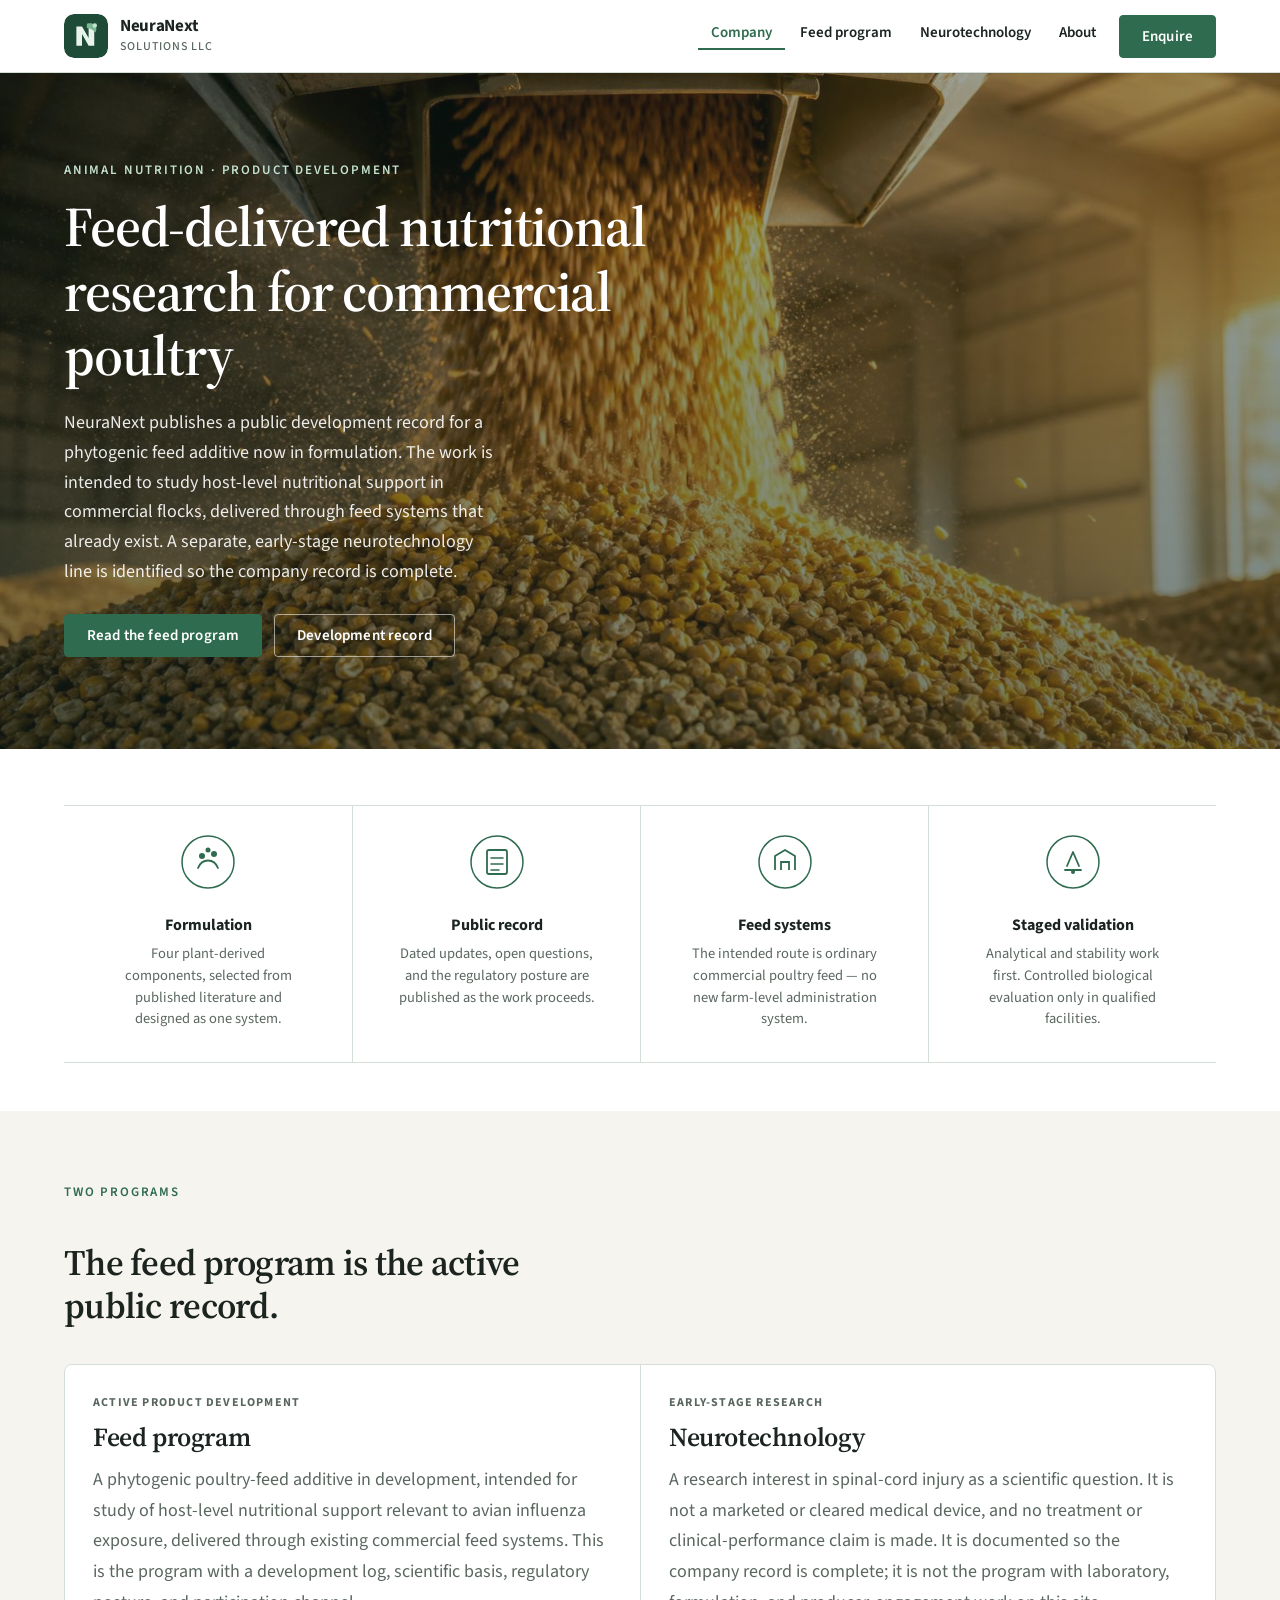
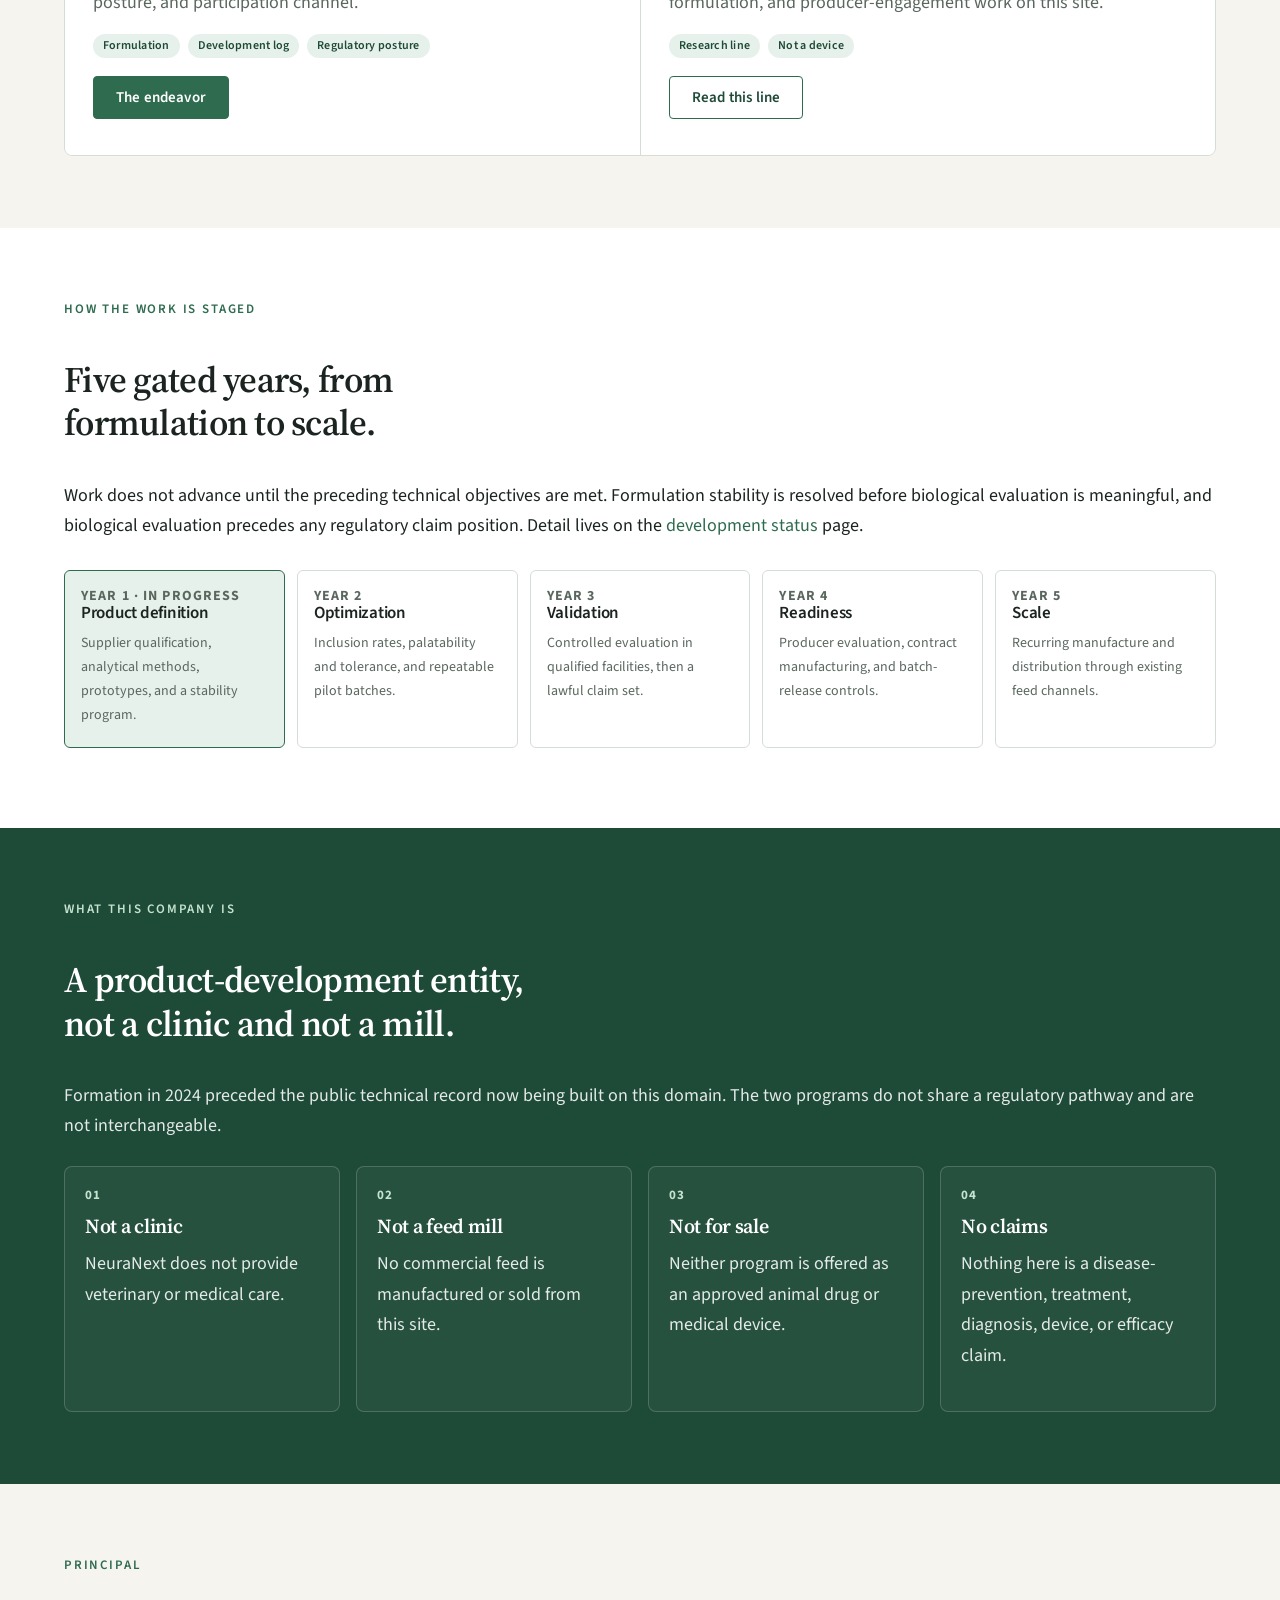
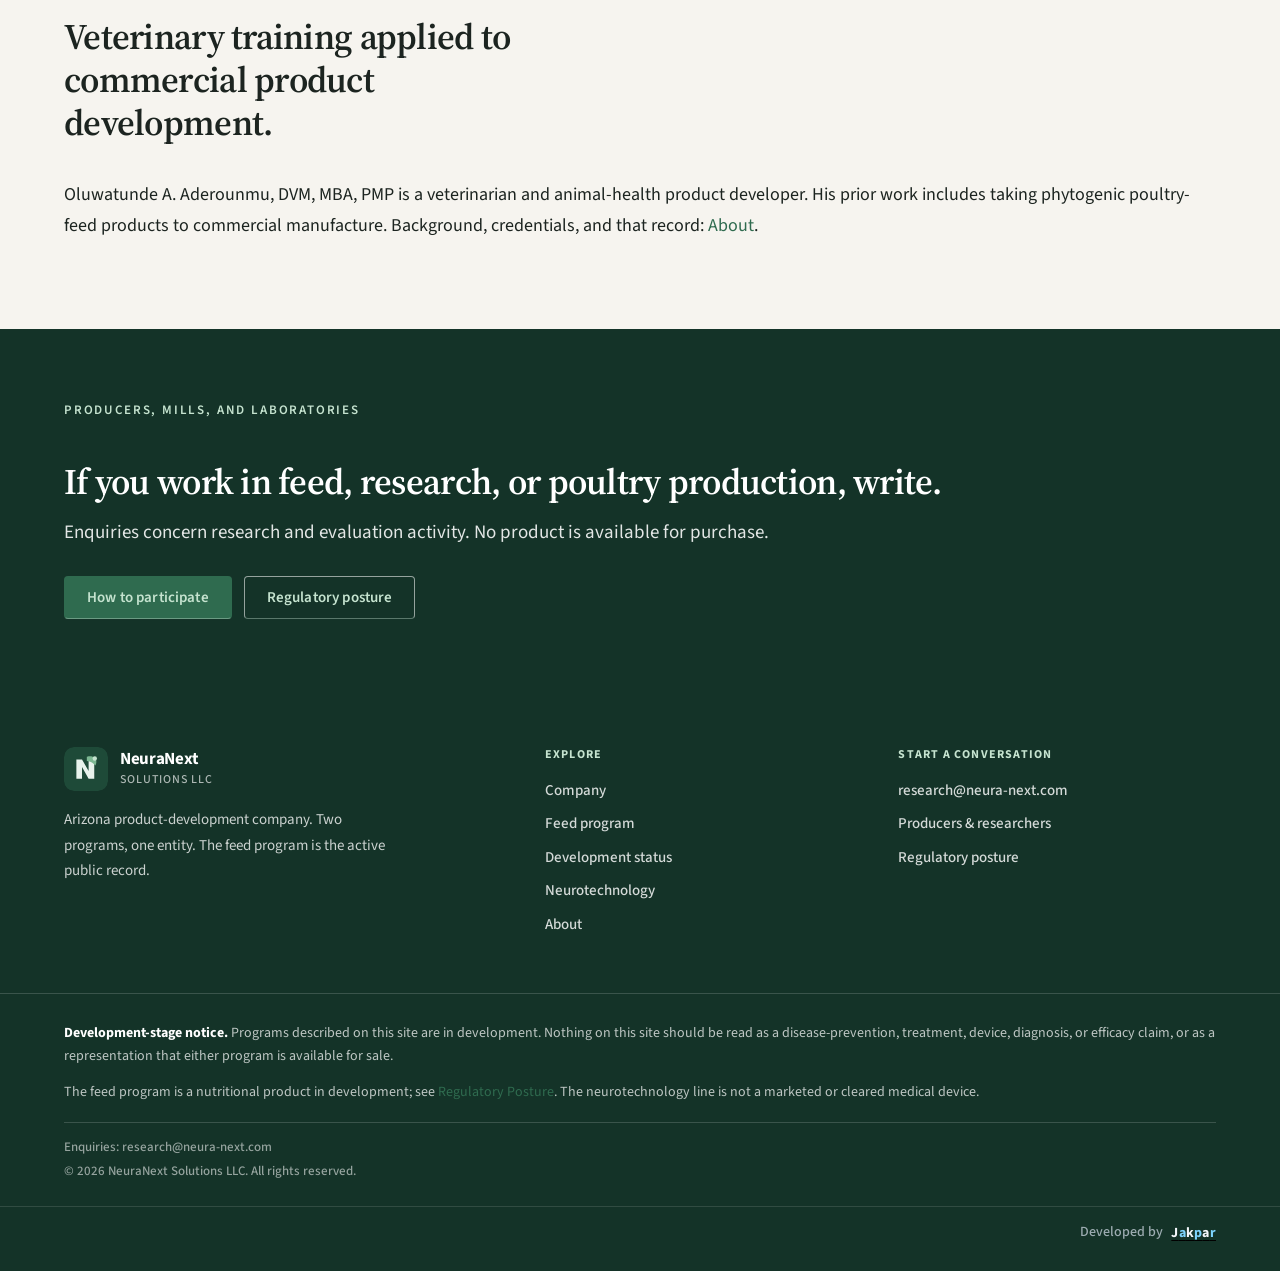
==== index.html @ c125d8da "Keep the footer to enquiries and a copyright line, and drop the principal identity from that strip. " ====
<!DOCTYPE html>
<html lang="en">
<head>
<meta charset="utf-8">
<meta name="viewport" content="width=device-width, initial-scale=1">
<title>NeuraNext Solutions LLC</title>
<meta name="description" content="Arizona product-development company. Two programs: a phytogenic poultry-feed program in active development, and an early-stage neurotechnology research line. No disease, device, or efficacy claims.">
<meta name="robots" content="index, follow">
<link rel="stylesheet" href="assets/style.css">
<link rel="icon" href="assets/logo.svg" type="image/svg+xml">
</head>
<body>
<a class="skip-link" href="#main-content">Skip to content</a>

<header class="site-header">
  <div class="page-width header-inner">
    <a class="brand" href="index.html" aria-label="NeuraNext home">
      <img class="brand-logo" src="assets/logo.svg" alt="">
      <span class="brand-wordmark">
        <span class="brand-name">NeuraNext</span>
        <span class="brand-subtitle">Solutions LLC</span>
      </span>
    </a>
    <div class="nav-area">
      <nav class="main nav-links" aria-label="Company">
        <ul>
          <li><a href="index.html">Company</a></li>
          <li><a href="feed.html">Feed program</a></li>
          <li><a href="neuro.html">Neurotechnology</a></li>
          <li><a href="about.html">About</a></li>
        </ul>
      </nav>
      <a class="button button-gold header-cta" href="participate.html">Enquire</a>
      <button class="menu-toggle" type="button" aria-label="Open navigation" aria-expanded="false"><span></span></button>
    </div>
  </div>
</header>

<main id="main-content">

<section class="hero">
  <div class="page-width">
    <p class="eyebrow eyebrow-light">Animal nutrition &middot; Product development</p>
    <h1>Feed-delivered nutritional research for commercial poultry</h1>
    <p class="lede">
      NeuraNext publishes a public development record for a phytogenic feed additive now in
      formulation. The work is intended to study host-level nutritional support in commercial
      flocks, delivered through feed systems that already exist. A separate, early-stage
      neurotechnology line is identified so the company record is complete.
    </p>
    <div class="button-row">
      <a class="button button-gold" href="feed.html">Read the feed program</a>
      <a class="button button-outline" href="status.html">Development record</a>
    </div>
  </div>
</section>

<section class="section section-cream section-compact">
  <div class="page-width">
    <div class="info-strip">
      <article class="info-item">
        <svg class="info-icon" viewBox="0 0 56 56" fill="none" aria-hidden="true">
          <circle cx="28" cy="28" r="26" stroke="currentColor" stroke-width="1.5"/>
          <path d="M18 34c4-10 16-10 20 0" stroke="currentColor" stroke-width="1.8" stroke-linecap="round"/>
          <circle cx="22" cy="22" r="3" fill="currentColor"/>
          <circle cx="34" cy="20" r="3" fill="currentColor"/>
          <circle cx="28" cy="16" r="2.5" fill="currentColor"/>
        </svg>
        <h3>Formulation</h3>
        <p>Four plant-derived components, selected from published literature and designed as one system.</p>
      </article>
      <article class="info-item">
        <svg class="info-icon" viewBox="0 0 56 56" fill="none" aria-hidden="true">
          <circle cx="28" cy="28" r="26" stroke="currentColor" stroke-width="1.5"/>
          <rect x="18" y="16" width="20" height="24" rx="2" stroke="currentColor" stroke-width="1.8"/>
          <path d="M22 24h12M22 30h12M22 36h8" stroke="currentColor" stroke-width="1.6" stroke-linecap="round"/>
        </svg>
        <h3>Public record</h3>
        <p>Dated updates, open questions, and the regulatory posture are published as the work proceeds.</p>
      </article>
      <article class="info-item">
        <svg class="info-icon" viewBox="0 0 56 56" fill="none" aria-hidden="true">
          <circle cx="28" cy="28" r="26" stroke="currentColor" stroke-width="1.5"/>
          <path d="M18 36V22l10-6 10 6v14" stroke="currentColor" stroke-width="1.8" stroke-linejoin="round"/>
          <path d="M24 36v-8h8v8" stroke="currentColor" stroke-width="1.8"/>
        </svg>
        <h3>Feed systems</h3>
        <p>The intended route is ordinary commercial poultry feed &mdash; no new farm-level administration system.</p>
      </article>
      <article class="info-item">
        <svg class="info-icon" viewBox="0 0 56 56" fill="none" aria-hidden="true">
          <circle cx="28" cy="28" r="26" stroke="currentColor" stroke-width="1.5"/>
          <path d="M20 36h16M22 32l6-14 6 14" stroke="currentColor" stroke-width="1.8" stroke-linecap="round" stroke-linejoin="round"/>
          <circle cx="28" cy="38" r="2" fill="currentColor"/>
        </svg>
        <h3>Staged validation</h3>
        <p>Analytical and stability work first. Controlled biological evaluation only in qualified facilities.</p>
      </article>
    </div>
  </div>
</section>

<section class="section section-sand">
  <div class="page-width">
    <div class="section-head">
      <p class="eyebrow">Two programs</p>
      <h2>The feed program is the active public record.</h2>
    </div>
    <div class="split">
      <article class="split-card">
        <p class="split-kicker">Active product development</p>
        <h3>Feed program</h3>
        <p>
          A phytogenic poultry-feed additive in development, intended for study of host-level
          nutritional support relevant to avian influenza exposure, delivered through existing
          commercial feed systems. This is the program with a development log, scientific basis,
          regulatory posture, and participation channel.
        </p>
        <div class="chip-row">
          <span class="chip">Formulation</span>
          <span class="chip">Development log</span>
          <span class="chip">Regulatory posture</span>
        </div>
        <a class="button button-gold" href="feed.html">The endeavor</a>
      </article>
      <article class="split-card">
        <p class="split-kicker">Early-stage research</p>
        <h3>Neurotechnology</h3>
        <p>
          A research interest in spinal-cord injury as a scientific question. It is not a marketed
          or cleared medical device, and no treatment or clinical-performance claim is made. It is
          documented so the company record is complete; it is not the program with laboratory,
          formulation, and producer-engagement work on this site.
        </p>
        <div class="chip-row">
          <span class="chip">Research line</span>
          <span class="chip">Not a device</span>
        </div>
        <a class="button button-outline-ink" href="neuro.html">Read this line</a>
      </article>
    </div>
  </div>
</section>

<section class="section section-cream">
  <div class="page-width">
    <div class="section-head">
      <p class="eyebrow">How the work is staged</p>
      <h2>Five gated years, from formulation to scale.</h2>
    </div>
    <p>
      Work does not advance until the preceding technical objectives are met. Formulation stability
      is resolved before biological evaluation is meaningful, and biological evaluation precedes
      any regulatory claim position. Detail lives on the
      <a href="status.html">development status</a> page.
    </p>
    <div class="phases">
      <article class="phase is-active">
        <p class="phase-year">Year 1 &middot; In progress</p>
        <h3>Product definition</h3>
        <p>Supplier qualification, analytical methods, prototypes, and a stability program.</p>
      </article>
      <article class="phase">
        <p class="phase-year">Year 2</p>
        <h3>Optimization</h3>
        <p>Inclusion rates, palatability and tolerance, and repeatable pilot batches.</p>
      </article>
      <article class="phase">
        <p class="phase-year">Year 3</p>
        <h3>Validation</h3>
        <p>Controlled evaluation in qualified facilities, then a lawful claim set.</p>
      </article>
      <article class="phase">
        <p class="phase-year">Year 4</p>
        <h3>Readiness</h3>
        <p>Producer evaluation, contract manufacturing, and batch-release controls.</p>
      </article>
      <article class="phase">
        <p class="phase-year">Year 5</p>
        <h3>Scale</h3>
        <p>Recurring manufacture and distribution through existing feed channels.</p>
      </article>
    </div>
  </div>
</section>

<section class="section section-navy">
  <div class="page-width">
    <div class="section-head">
      <p class="eyebrow eyebrow-light">What this company is</p>
      <h2>A product-development entity, not a clinic and not a mill.</h2>
    </div>
    <p>
      Formation in 2024 preceded the public technical record now being built on this domain.
      The two programs do not share a regulatory pathway and are not interchangeable.
    </p>
    <div class="feature-grid four">
      <article class="feature">
        <p class="feat-num">01</p>
        <h3>Not a clinic</h3>
        <p>NeuraNext does not provide veterinary or medical care.</p>
      </article>
      <article class="feature">
        <p class="feat-num">02</p>
        <h3>Not a feed mill</h3>
        <p>No commercial feed is manufactured or sold from this site.</p>
      </article>
      <article class="feature">
        <p class="feat-num">03</p>
        <h3>Not for sale</h3>
        <p>Neither program is offered as an approved animal drug or medical device.</p>
      </article>
      <article class="feature">
        <p class="feat-num">04</p>
        <h3>No claims</h3>
        <p>Nothing here is a disease-prevention, treatment, diagnosis, device, or efficacy claim.</p>
      </article>
    </div>
  </div>
</section>

<section class="section section-sand">
  <div class="page-width">
    <div class="section-head">
      <p class="eyebrow">Principal</p>
      <h2>Veterinary training applied to commercial product development.</h2>
    </div>
    <p>
      Oluwatunde A. Aderounmu, DVM, MBA, PMP is a veterinarian and animal-health product developer.
      His prior work includes taking phytogenic poultry-feed products to commercial manufacture.
      Background, credentials, and that record:
      <a href="about.html">About</a>.
    </p>
  </div>
</section>

<section class="section cta-section">
  <div class="page-width">
    <p class="eyebrow eyebrow-light">Producers, mills, and laboratories</p>
    <h2>If you work in feed, research, or poultry production, write.</h2>
    <p class="lede">
      Enquiries concern research and evaluation activity. No product is available for purchase.
    </p>
    <div class="button-row">
      <a class="button button-gold" href="participate.html">How to participate</a>
      <a class="button button-outline" href="regulatory.html">Regulatory posture</a>
    </div>
  </div>
</section>

</main>

<footer class="site">
  <div class="footer-top">
    <div>
      <a class="brand" href="index.html" aria-label="NeuraNext home">
        <img class="brand-logo" src="assets/logo.svg" alt="">
        <span class="brand-wordmark">
          <span class="brand-name">NeuraNext</span>
          <span class="brand-subtitle">Solutions LLC</span>
        </span>
      </a>
      <p class="footer-blurb">Arizona product-development company. Two programs, one entity. The feed program is the active public record.</p>
    </div>
    <div>
      <h2>Explore</h2>
      <ul>
        <li><a href="index.html">Company</a></li>
        <li><a href="feed.html">Feed program</a></li>
        <li><a href="status.html">Development status</a></li>
        <li><a href="neuro.html">Neurotechnology</a></li>
        <li><a href="about.html">About</a></li>
      </ul>
    </div>
    <div>
      <h2>Start a conversation</h2>
      <ul>
        <li><a href="mailto:research@neura-next.com">research@neura-next.com</a></li>
        <li><a href="participate.html">Producers &amp; researchers</a></li>
        <li><a href="regulatory.html">Regulatory posture</a></li>
      </ul>
    </div>
  </div>
  <div class="footer-notice">
    <p>
      <strong>Development-stage notice.</strong> Programs described on this site are in development.
      Nothing on this site should be read as a disease-prevention, treatment, device, diagnosis, or
      efficacy claim, or as a representation that either program is available for sale.
    </p>
    <p>
      The feed program is a nutritional product in development; see
      <a href="regulatory.html">Regulatory Posture</a>. The neurotechnology line is not a marketed
      or cleared medical device.
    </p>
    <div class="foot-meta">
      <p>Enquiries: <span id="contact-email">research@neura-next.com</span></p>
      <p>&copy; 2026 NeuraNext Solutions LLC. All rights reserved.</p>
    </div>
  </div>
</footer>

<script src="assets/site.js"></script>
</body>
</html>
---- assets/style.css ----
/* NeuraNext — agricultural research institute visual language.
   Source Serif 4 headlines, Source Sans 3 body.
   Forest green, paper, grain photography. Print-safe. */

@import url("https://fonts.googleapis.com/css2?family=Source+Sans+3:ital,wght@0,400;0,500;0,600;0,700;1,400&family=Source+Serif+4:ital,opsz,wght@0,8..60,500;0,8..60,600;0,8..60,700;1,8..60,500&display=swap");

:root {
  --green: #2f6b4f;
  --green-dark: #1e4a38;
  --green-deep: #143328;
  --green-soft: #e7f1eb;
  --ink: #1c2420;
  --muted: #5a675f;
  --paper: #f6f4ef;
  --white: #ffffff;
  --line: #d5ddd7;
  --gold: #2f6b4f;          /* legacy class names map to green */
  --gold-ink: #1e4a38;
  --navy: #1e4a38;
  --navy-deep: #143328;
  --cream: #f6f4ef;
  --sand: #efeae0;
  --ink-soft: #5a675f;
  --cream-soft: rgba(246, 244, 239, 0.86);
  --line-light: rgba(255, 255, 255, 0.18);
  --serif: "Source Serif 4", "Source Serif 4 Fallback", Georgia, "Times New Roman", serif;
  --sans: "Source Sans 3", "Source Sans 3 Fallback", "Segoe UI", Arial, sans-serif;
  --mono: "Source Sans 3", "Segoe UI", Arial, sans-serif;
  --max: none;
  --pad: 5vw;
}

*, *::before, *::after { box-sizing: border-box; }
html { -webkit-text-size-adjust: 100%; scroll-behavior: smooth; }

body {
  margin: 0;
  background: var(--white);
  color: var(--ink);
  font: 18px/1.7 var(--sans);
}

.page-width,
.wrap {
  width: 100%;
  max-width: none;
  margin: 0;
  padding: 0 var(--pad);
}

a { color: var(--green); text-decoration: none; }
a:hover { color: var(--green-dark); }

.skip-link {
  position: absolute;
  left: 12px;
  top: -48px;
  z-index: 100;
  background: var(--green);
  color: #fff;
  font: 600 14px/1 var(--sans);
  padding: 10px 14px;
}
.skip-link:focus { top: 12px; }

/* ---------- Header ---------- */

header.site-header,
header.masthead {
  background: var(--white);
  color: var(--ink);
  position: sticky;
  top: 0;
  z-index: 40;
  border-bottom: 1px solid var(--line);
}

.header-inner {
  display: flex;
  align-items: center;
  justify-content: space-between;
  gap: 24px;
  padding: 14px var(--pad);
}

.brand {
  display: flex;
  align-items: center;
  gap: 12px;
  border: 0;
  color: var(--ink);
  flex-shrink: 0;
}
.brand:hover { color: var(--ink); border: 0; }

.brand-logo,
.brand-mark {
  width: 44px;
  height: 44px;
  display: block;
  flex-shrink: 0;
  border: 0;
  border-radius: 10px;
}
.brand-mark {
  display: grid;
  place-items: center;
  background: var(--green-dark);
  color: #fff;
  font: 600 20px/1 var(--serif);
}

.brand-wordmark { display: flex; flex-direction: column; line-height: 1.05; }
.brand-name,
.brand .program {
  font: 700 17px/1.1 var(--sans);
  letter-spacing: -0.02em;
  text-transform: none;
  color: var(--ink);
}
.brand-subtitle,
.brand .principal {
  font: 500 12px/1.3 var(--sans);
  letter-spacing: 0.08em;
  text-transform: uppercase;
  color: var(--muted);
  margin-top: 3px;
}

.nav-area { display: flex; align-items: center; gap: 10px; }

nav.main ul,
nav.arm ul {
  list-style: none;
  margin: 0;
  padding: 0;
  display: flex;
  flex-wrap: wrap;
  align-items: center;
  gap: 2px;
}

nav.main a,
nav.arm a,
.nav-link {
  display: inline-block;
  border: 0;
  padding: 10px 13px;
  font: 600 15px/1 var(--sans);
  letter-spacing: 0;
  text-transform: none;
  color: var(--ink);
}
nav.main a:hover,
nav.arm a:hover { color: var(--green); }
nav.main a[aria-current="page"],
nav.arm a[aria-current="page"] {
  color: var(--green);
  box-shadow: inset 0 -2px 0 var(--green);
}

nav.arm {
  border-top: 1px solid var(--line);
  background: var(--paper);
}
nav.arm .page-width { padding: 4px var(--pad); }
nav.arm a { font-size: 14px; color: var(--muted); }

.header-cta { display: inline-flex; }

.menu-toggle {
  display: none;
  width: 42px;
  height: 42px;
  background: transparent;
  border: 1px solid var(--line);
  color: var(--ink);
  cursor: pointer;
  padding: 0;
  position: relative;
}
.menu-toggle span,
.menu-toggle span::before,
.menu-toggle span::after {
  display: block;
  width: 16px;
  height: 1.5px;
  background: var(--ink);
  position: absolute;
  left: 12px;
}
.menu-toggle span { top: 20px; }
.menu-toggle span::before { content: ""; top: -6px; }
.menu-toggle span::after { content: ""; top: 6px; }

/* ---------- Buttons ---------- */

.button,
button[type="submit"] {
  display: inline-flex;
  align-items: center;
  justify-content: center;
  gap: 8px;
  font: 600 15px/1 var(--sans);
  letter-spacing: 0.01em;
  text-transform: none;
  padding: 13px 22px;
  border-radius: 4px;
  cursor: pointer;
  border: 1px solid transparent;
  text-decoration: none;
}
.button:hover { color: inherit; }

.button-gold,
button[type="submit"] {
  background: var(--green);
  color: #fff;
  border-color: var(--green);
}
.button-gold:hover,
button[type="submit"]:hover {
  background: var(--green-dark);
  color: #fff;
}

.button-outline {
  background: transparent;
  color: #fff;
  border-color: rgba(255, 255, 255, 0.55);
}
.button-outline:hover { border-color: #fff; color: #fff; }

.button-outline-ink {
  background: transparent;
  color: var(--green-dark);
  border-color: var(--green);
}
.button-outline-ink:hover { background: var(--green-soft); color: var(--green-dark); }

.button-row { display: flex; flex-wrap: wrap; gap: 12px; margin-top: 8px; }

/* ---------- Heroes ---------- */

.hero,
.page-hero {
  position: relative;
  color: #fff;
  padding: 88px 0 92px;
  background-color: var(--green-deep);
  background-image:
    linear-gradient(180deg, rgba(16, 36, 28, 0.42) 0%, rgba(16, 36, 28, 0.58) 100%),
    url("img/hero-grain.jpg");
  background-size: cover;
  background-position: center 40%;
}

.page-hero { padding: 64px 0 68px; }
.page-hero.hero-poultry {
  background-image:
    linear-gradient(180deg, rgba(16, 36, 28, 0.55) 0%, rgba(16, 36, 28, 0.7) 100%),
    url("img/hero-poultry.jpg");
}
.page-hero.hero-plain {
  background-image: none;
  background-color: var(--green-dark);
}

.eyebrow,
.page-title {
  font: 600 13px/1.4 var(--sans);
  letter-spacing: 0.14em;
  text-transform: uppercase;
  color: #c5e3cf;
  margin: 0 0 16px;
}

.eyebrow-light,
.page-hero .page-title,
.hero .page-title,
.section-navy .page-title,
.cta-section .page-title { color: #c5e3cf; }

h1 {
  font-family: var(--serif);
  font-weight: 600;
  font-size: clamp(34px, 4.6vw, 56px);
  letter-spacing: -0.02em;
  line-height: 1.15;
  margin: 0 0 20px;
  max-width: 22ch;
  color: inherit;
}

.hero h1 { max-width: 22ch; }
.page-hero h1 { max-width: 28ch; font-size: clamp(30px, 3.8vw, 46px); }

h1 em, h2 em { font-style: italic; font-weight: 500; }

.lede,
.hero-dek {
  font-size: 19px;
  line-height: 1.65;
  color: var(--muted);
  max-width: 62ch;
  margin: 0 0 28px;
}

.hero .lede,
.page-hero .lede {
  color: rgba(255, 255, 255, 0.9);
  font-size: 18px;
  max-width: 48ch;
}

.hero-meta {
  margin-top: 32px;
  padding-top: 20px;
  border-top: 1px solid rgba(255, 255, 255, 0.22);
  font: 500 14px/1.5 var(--sans);
  letter-spacing: 0;
  text-transform: none;
  color: rgba(255, 255, 255, 0.82);
  display: flex;
  flex-wrap: wrap;
  gap: 8px 22px;
}
.hero-meta strong { color: #fff; font-weight: 600; }

/* ---------- Sections ---------- */

main { padding: 0; }

.section { padding: 72px 0; }
.section-compact { padding: 48px 0; }
.section-cream { background: var(--white); color: var(--ink); }
.section-sand { background: var(--paper); color: var(--ink); }
.section-navy { background: var(--green-dark); color: #fff; }
.cta-section { background: var(--green-deep); color: #fff; }

.section-head { max-width: 52ch; margin-bottom: 36px; }
.section-head .eyebrow { margin-bottom: 10px; color: var(--green); }
.section-navy .section-head .eyebrow,
.cta-section .eyebrow { color: #c5e3cf; }

h2 {
  font-family: var(--serif);
  font-size: clamp(26px, 3vw, 36px);
  font-weight: 600;
  letter-spacing: -0.02em;
  line-height: 1.2;
  margin: 40px 0 14px;
  padding-top: 0;
  border: 0;
  max-width: none;
}

.prose h2:first-child,
.section-cream .wrap > h2:first-of-type { margin-top: 0; }

h3 {
  font-family: var(--serif);
  font-size: 22px;
  font-weight: 600;
  letter-spacing: -0.015em;
  line-height: 1.25;
  margin: 26px 0 8px;
}

.prose p, .prose ul, .prose ol,
.section p, .wrap p, .wrap ul, .wrap ol { max-width: none; }
p { margin: 0 0 16px; }
ul, ol { margin: 0 0 16px; padding-left: 22px; }
li { margin-bottom: 8px; }

.info-note { margin-top: 18px; }

.section-navy h2,
.cta-section h2 { color: #fff; }
.section-navy p,
.cta-section p { color: rgba(255, 255, 255, 0.88); }
.section-navy a,
.cta-section a {
  color: #c5e3cf;
  border-bottom: 1px solid rgba(197, 227, 207, 0.4);
}
.section-navy a:hover,
.cta-section a:hover { border-bottom-color: #c5e3cf; }

.prose a,
.wrap a:not(.button):not(.brand):not(.nav-link) {
  color: var(--green-dark);
  border-bottom: 1px solid rgba(47, 107, 79, 0.35);
}
.prose a:hover,
.wrap a:not(.button):not(.brand):not(.nav-link):hover {
  color: var(--green);
  border-bottom-color: var(--green);
}

main > .wrap,
main > .page-width.prose {
  padding-top: 56px;
  padding-bottom: 72px;
}
.page-hero + .wrap,
.page-hero + .section { padding-top: 56px; }

/* ---------- Infographic strip (Schothorst-style) ---------- */

.info-strip {
  display: grid;
  gap: 0;
  margin: 8px 0 0;
  border-top: 1px solid var(--line);
  border-bottom: 1px solid var(--line);
}
@media (min-width: 800px) {
  .info-strip { grid-template-columns: repeat(4, 1fr); }
}

.info-item {
  padding: 28px 22px 32px;
  text-align: center;
}
.info-item + .info-item { border-top: 1px solid var(--line); }
@media (min-width: 800px) {
  .info-item + .info-item { border-top: 0; border-left: 1px solid var(--line); }
}

.info-icon {
  width: 56px;
  height: 56px;
  margin: 0 auto 14px;
  color: var(--green);
}
.info-item h3 {
  font-family: var(--sans);
  font-size: 16px;
  font-weight: 700;
  margin: 0 0 8px;
  letter-spacing: 0;
}
.info-item p {
  margin: 0 auto;
  font-size: 14.5px;
  line-height: 1.5;
  color: var(--muted);
  max-width: 28ch;
}

/* Phase timeline */

.phases {
  display: grid;
  gap: 18px;
  margin: 28px 0 8px;
}
@media (min-width: 800px) {
  .phases { grid-template-columns: repeat(5, 1fr); gap: 12px; }
}
.phase {
  background: var(--white);
  border: 1px solid var(--line);
  border-radius: 6px;
  padding: 18px 16px 20px;
}
.phase-year {
  font: 700 12px/1 var(--sans);
  letter-spacing: 0.08em;
  text-transform: uppercase;
  color: var(--green);
  margin: 0 0 8px;
}
.phase h3 { margin: 0 0 8px; font-size: 17px; font-family: var(--sans); }
.phase p { margin: 0; font-size: 14px; color: var(--muted); max-width: none; }
.phase.is-active { border-color: var(--green); background: var(--green-soft); }

/* ---------- Split / cards ---------- */

.split {
  display: grid;
  gap: 0;
  border: 1px solid var(--line);
  margin: 8px 0 0;
  border-radius: 8px;
  overflow: hidden;
}
@media (min-width: 800px) {
  .split { grid-template-columns: 1fr 1fr; }
}

.split-card {
  padding: 32px 28px 36px;
  background: var(--white);
}
.split-card + .split-card { border-top: 1px solid var(--line); }
@media (min-width: 800px) {
  .split-card + .split-card { border-top: 0; border-left: 1px solid var(--line); }
}

.split-kicker {
  font: 700 12px/1 var(--sans);
  letter-spacing: 0.1em;
  text-transform: uppercase;
  color: var(--green);
  margin: 0 0 12px;
}
.split-card h2, .split-card h3 {
  margin: 0 0 12px;
  font-size: 26px;
}
.split-card p { color: var(--muted); }
.split-card .button { margin-top: 18px; }

.chip-row { display: flex; flex-wrap: wrap; gap: 8px; margin: 16px 0 0; }
.chip {
  font: 600 12px/1 var(--sans);
  letter-spacing: 0.02em;
  text-transform: none;
  padding: 6px 10px;
  border-radius: 99px;
  background: var(--green-soft);
  color: var(--green-dark);
  border: 0;
}

.feature-grid,
.grid {
  display: grid;
  gap: 16px;
  margin: 24px 0 0;
}
@media (min-width: 720px) {
  .grid.two,
  .feature-grid.two { grid-template-columns: 1fr 1fr; }
  .feature-grid.four { grid-template-columns: 1fr 1fr; }
}
@media (min-width: 980px) {
  .feature-grid.four { grid-template-columns: 1fr 1fr 1fr 1fr; }
}

.feature,
.card {
  border: 1px solid var(--line);
  background: var(--white);
  padding: 22px 20px 24px;
  border-radius: 8px;
}
.section-navy .feature,
.section-navy .card {
  border-color: rgba(255, 255, 255, 0.18);
  background: rgba(255, 255, 255, 0.04);
}
.section-sand .card { background: var(--white); }

.feat-num {
  font: 700 13px/1 var(--sans);
  letter-spacing: 0.08em;
  color: var(--green);
  margin: 0 0 12px;
}
.section-navy .feat-num { color: #c5e3cf; }
.feature h3, .card h3, .card h2 {
  margin: 0 0 10px;
  border: 0;
  padding: 0;
  font-size: 20px;
  max-width: none;
}
.card p:last-child { margin-bottom: 0; }
.card .label,
.callout .label {
  font: 700 12px/1 var(--sans);
  letter-spacing: 0.08em;
  text-transform: uppercase;
  color: var(--green);
  margin: 0 0 10px;
}

.callout {
  background: var(--paper);
  border: 1px solid var(--line);
  border-radius: 8px;
  padding: 22px 24px;
  margin: 28px 0;
  max-width: 64ch;
}
.callout p:last-child { margin-bottom: 0; }
.callout.notice {
  background: var(--green-soft);
  border-color: #b7d4c3;
}
.callout.notice .label { color: var(--green-dark); }

table {
  width: 100%;
  border-collapse: collapse;
  margin: 24px 0;
  font-size: 16px;
}
th, td {
  text-align: left;
  vertical-align: top;
  padding: 14px 12px;
  border-bottom: 1px solid var(--line);
}
th {
  font: 700 12px/1.3 var(--sans);
  letter-spacing: 0.06em;
  text-transform: uppercase;
  color: var(--green-dark);
  border-bottom: 2px solid var(--green);
}
td:first-child { white-space: nowrap; font-weight: 600; }
table.wide td:first-child { white-space: normal; font-weight: 500; }

.tag {
  display: inline-block;
  font: 700 11px/1 var(--sans);
  letter-spacing: 0.04em;
  text-transform: uppercase;
  padding: 5px 8px;
  border-radius: 99px;
  background: var(--green-soft);
  color: var(--green-dark);
  white-space: nowrap;
}
.tag.done { background: var(--green-soft); color: var(--green-dark); }
.tag.active { background: var(--green); color: #fff; }
.tag.planned { background: transparent; color: var(--muted); border: 1px solid var(--line); }

.log { list-style: none; padding: 0; margin: 24px 0; max-width: 64ch; }
.log li {
  padding: 20px 0;
  border-top: 1px solid var(--line);
  margin: 0;
}
.log li:first-child { border-top: 2px solid var(--green); }
.log .entry-head {
  display: flex;
  flex-wrap: wrap;
  align-items: baseline;
  gap: 12px;
  margin-bottom: 8px;
}
.log time {
  font: 700 13px/1 var(--sans);
  letter-spacing: 0.02em;
  text-transform: none;
  color: var(--green);
  min-width: 11em;
}
.log .entry-title { font-weight: 700; }
.log p { margin: 0; font-size: 16px; color: var(--muted); }

ol.refs { font-size: 15px; max-width: 72ch; }
ol.refs li { margin-bottom: 12px; color: var(--muted); }

form.inquiry { max-width: 620px; margin: 24px 0; }
.field { margin-bottom: 18px; }
.field label {
  display: block;
  font: 600 14px/1 var(--sans);
  letter-spacing: 0;
  text-transform: none;
  margin-bottom: 8px;
}
.field .hint { font-weight: 600; color: var(--green); }
input[type="text"], input[type="email"], select, textarea {
  width: 100%;
  font: 16px/1.4 var(--sans);
  color: var(--ink);
  background: var(--white);
  padding: 12px 12px;
  border: 1px solid var(--line);
  border-radius: 4px;
}
input:focus, select:focus, textarea:focus {
  outline: 2px solid var(--green);
  outline-offset: 0;
  border-color: var(--green);
}
textarea { min-height: 140px; resize: vertical; }

/* ---------- Footer ---------- */

footer.site {
  background: var(--green-deep);
  color: #fff;
  border-top: 0;
  padding: 0;
  font-size: 15px;
}

.footer-top {
  display: grid;
  gap: 36px;
  padding: 56px var(--pad) 48px;
  max-width: none;
  margin: 0;
}
@media (min-width: 800px) {
  .footer-top { grid-template-columns: 1.4fr 1fr 1fr; }
}

.footer-top h2 {
  font: 700 12px/1.4 var(--sans);
  letter-spacing: 0.1em;
  text-transform: uppercase;
  color: #c5e3cf;
  margin: 0 0 14px;
  max-width: none;
}
.footer-top ul { list-style: none; margin: 0; padding: 0; }
.footer-top li { margin: 0 0 8px; }
.footer-top a {
  color: rgba(255, 255, 255, 0.82);
  border-bottom: 0;
  font: 500 15px/1.4 var(--sans);
  letter-spacing: 0;
  text-transform: none;
}
.footer-top a:hover { color: #fff; }
.footer-top .brand-name { color: #fff; }
.footer-top .brand-subtitle { color: rgba(255, 255, 255, 0.65); }
.footer-blurb {
  color: rgba(255, 255, 255, 0.78);
  max-width: 48ch;
  margin: 16px 0 0;
  font-size: 15px;
}

.footer-notice {
  border-top: 1px solid rgba(255, 255, 255, 0.16);
  padding: 28px var(--pad) 24px;
  max-width: none;
  margin: 0;
  font-size: 14px;
  line-height: 1.65;
  color: rgba(255, 255, 255, 0.72);
}
.footer-notice p { max-width: none; margin: 0 0 12px; }
.footer-notice p:last-child { margin-bottom: 0; }
footer.site strong { color: #fff; }
.foot-meta {
  margin-top: 18px;
  padding-top: 14px;
  border-top: 1px solid rgba(255, 255, 255, 0.16);
  font: 500 13px/1.6 var(--sans);
  letter-spacing: 0;
  text-transform: none;
  color: rgba(255, 255, 255, 0.55);
}
.foot-meta p { margin: 0; }
.foot-meta p + p { margin-top: 4px; }
.foot-meta a { color: #c5e3cf; border: 0; }

.developed-by {
  display: flex;
  align-items: center;
  justify-content: flex-end;
  gap: 8px;
  padding: 16px var(--pad) 28px;
  border-top: 1px solid rgba(255, 255, 255, 0.12);
  font: 500 14px/1.4 var(--sans);
  color: rgba(196, 206, 216, 0.78);
}
.developed-by button {
  background: none;
  border: 0;
  padding: 0;
  cursor: pointer;
  font: 700 14px/1 var(--sans);
  letter-spacing: 0.02em;
  text-decoration: underline;
  text-underline-offset: 3px;
}
.jk-letter:nth-child(odd) { color: #f4f7fb; }
.jk-letter:nth-child(even) { color: #7dd3fc; }
.developed-by button:hover .jk-letter { opacity: 0.85; }

.jk-overlay {
  position: fixed;
  inset: 0;
  z-index: 80;
  background: rgba(6, 10, 16, 0.72);
  display: none;
  align-items: center;
  justify-content: center;
  padding: 24px;
}
.jk-overlay.is-open { display: flex; }
.jk-modal {
  width: min(440px, 100%);
  background: #14181f;
  color: #f4f7fb;
  border-radius: 16px;
  padding: 28px 26px 22px;
  position: relative;
  box-shadow: 0 24px 60px rgba(0, 0, 0, 0.45);
}
.jk-modal h2 {
  font-family: var(--sans);
  font-size: 26px;
  font-weight: 700;
  letter-spacing: -0.02em;
  margin: 0 0 8px;
  color: #fff;
  max-width: none;
}
.jk-modal .jk-lead {
  margin: 0 0 22px;
  color: #9aa3ad;
  font-size: 15px;
  line-height: 1.5;
}
.jk-close {
  position: absolute;
  top: 14px;
  right: 14px;
  width: 36px;
  height: 36px;
  border: 0;
  background: transparent;
  color: #9aa3ad;
  font-size: 22px;
  cursor: pointer;
}
.jk-close:hover { color: #fff; }
.jk-field { margin-bottom: 14px; }
.jk-field label {
  display: block;
  font: 600 13px/1 var(--sans);
  margin-bottom: 7px;
  color: #d5dbe2;
}
.jk-field input,
.jk-field textarea {
  width: 100%;
  font: 16px/1.4 var(--sans);
  color: #f4f7fb;
  background: #0f1319;
  border: 1px solid #2a313b;
  border-radius: 8px;
  padding: 11px 12px;
}
.jk-field input:focus,
.jk-field textarea:focus {
  outline: 0;
  border-color: #2dd4bf;
}
.jk-field textarea { min-height: 110px; resize: vertical; }
.jk-error { color: #f87171; font-size: 13px; margin: 0 0 10px; }
.jk-actions {
  display: flex;
  align-items: center;
  justify-content: space-between;
  gap: 12px;
  margin-top: 8px;
}
.jk-work {
  color: #9aa3ad;
  font-size: 13px;
  border-bottom: 0;
  display: inline-flex;
  align-items: center;
  gap: 5px;
}
.jk-work:hover { color: #fff; }
.jk-send {
  background: #2dd4bf;
  color: #041016;
  border: 0;
  border-radius: 8px;
  font: 700 14px/1 var(--sans);
  padding: 12px 18px;
  cursor: pointer;
}
.jk-send:hover { background: #5eead4; }
.jk-send:disabled { opacity: 0.65; cursor: wait; }
.jk-success { text-align: center; padding: 18px 8px 8px; }
.jk-success p { color: #9aa3ad; }

@media (max-width: 860px) {
  .menu-toggle { display: block; }
  nav.main {
    display: none;
    position: absolute;
    left: 0;
    right: 0;
    top: 100%;
    background: var(--white);
    border-top: 1px solid var(--line);
    padding: 12px 16px 20px;
    box-shadow: 0 12px 24px rgba(0, 0, 0, 0.06);
  }
  header.site-header.is-open nav.main { display: block; }
  nav.main ul { flex-direction: column; align-items: stretch; }
  .header-cta { display: none; }
  header.site-header { position: relative; }
  body { font-size: 17px; }
}

@media print {
  :root { --max: 100%; }
  @page { margin: 16mm; }
  body { font-size: 11pt; color: #000; background: #fff; }
  nav.main, nav.arm, .menu-toggle, .header-cta, .button-row, .skip-link { display: none !important; }
  header.site-header, .hero, .page-hero, .section-navy, .cta-section, footer.site {
    background: #fff !important;
    color: #000 !important;
    background-image: none !important;
  }
  .hero, .page-hero { padding: 12pt 0; }
  h1, h2, h3, p, .lede { color: #000 !important; }
  h1 { font-size: 20pt; }
  h2 { font-size: 14pt; page-break-after: avoid; }
  .card, .callout, table, .log li, .feature, .split-card, .info-item, .phase { page-break-inside: avoid; }
  a { color: #000; border-bottom: 0; }
  a[href^="http"]::after { content: " (" attr(href) ")"; font-size: 9pt; color: #444; }
  .no-print, .developed-by, .jk-overlay { display: none !important; }
}
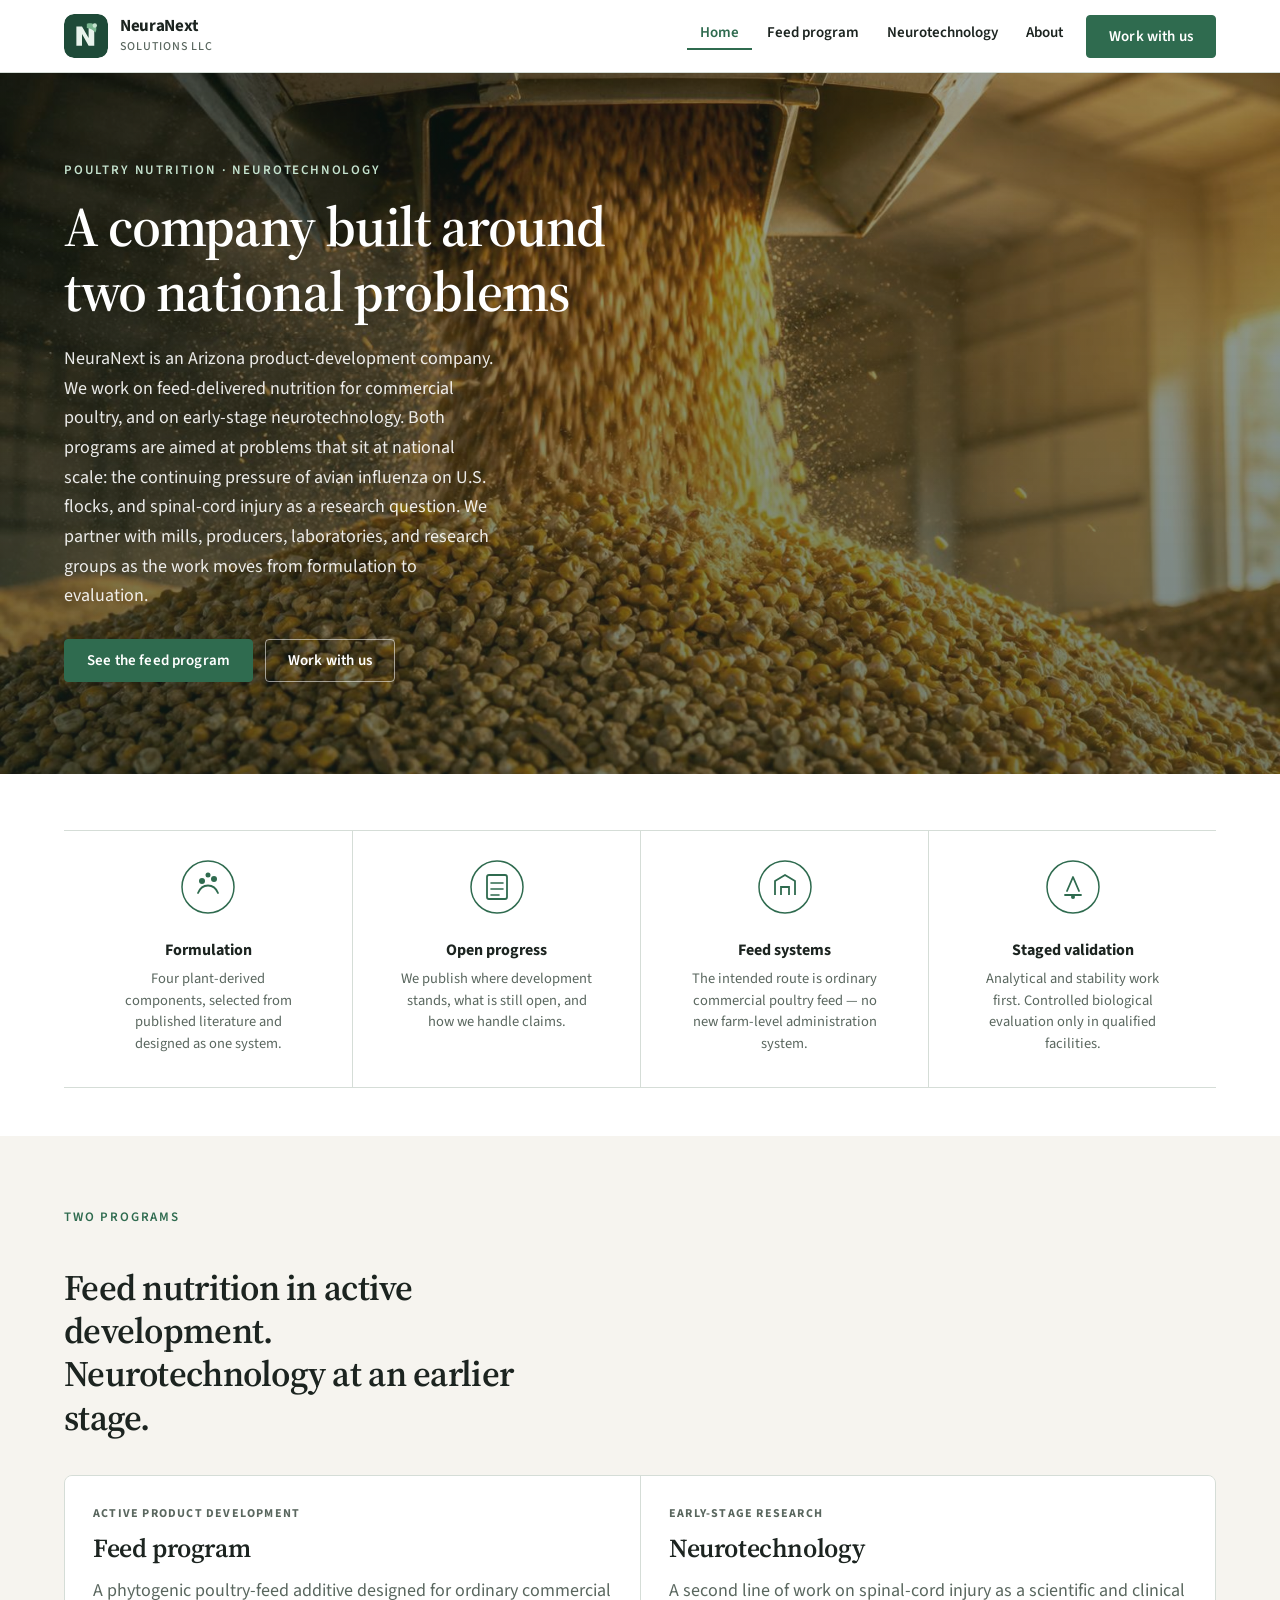
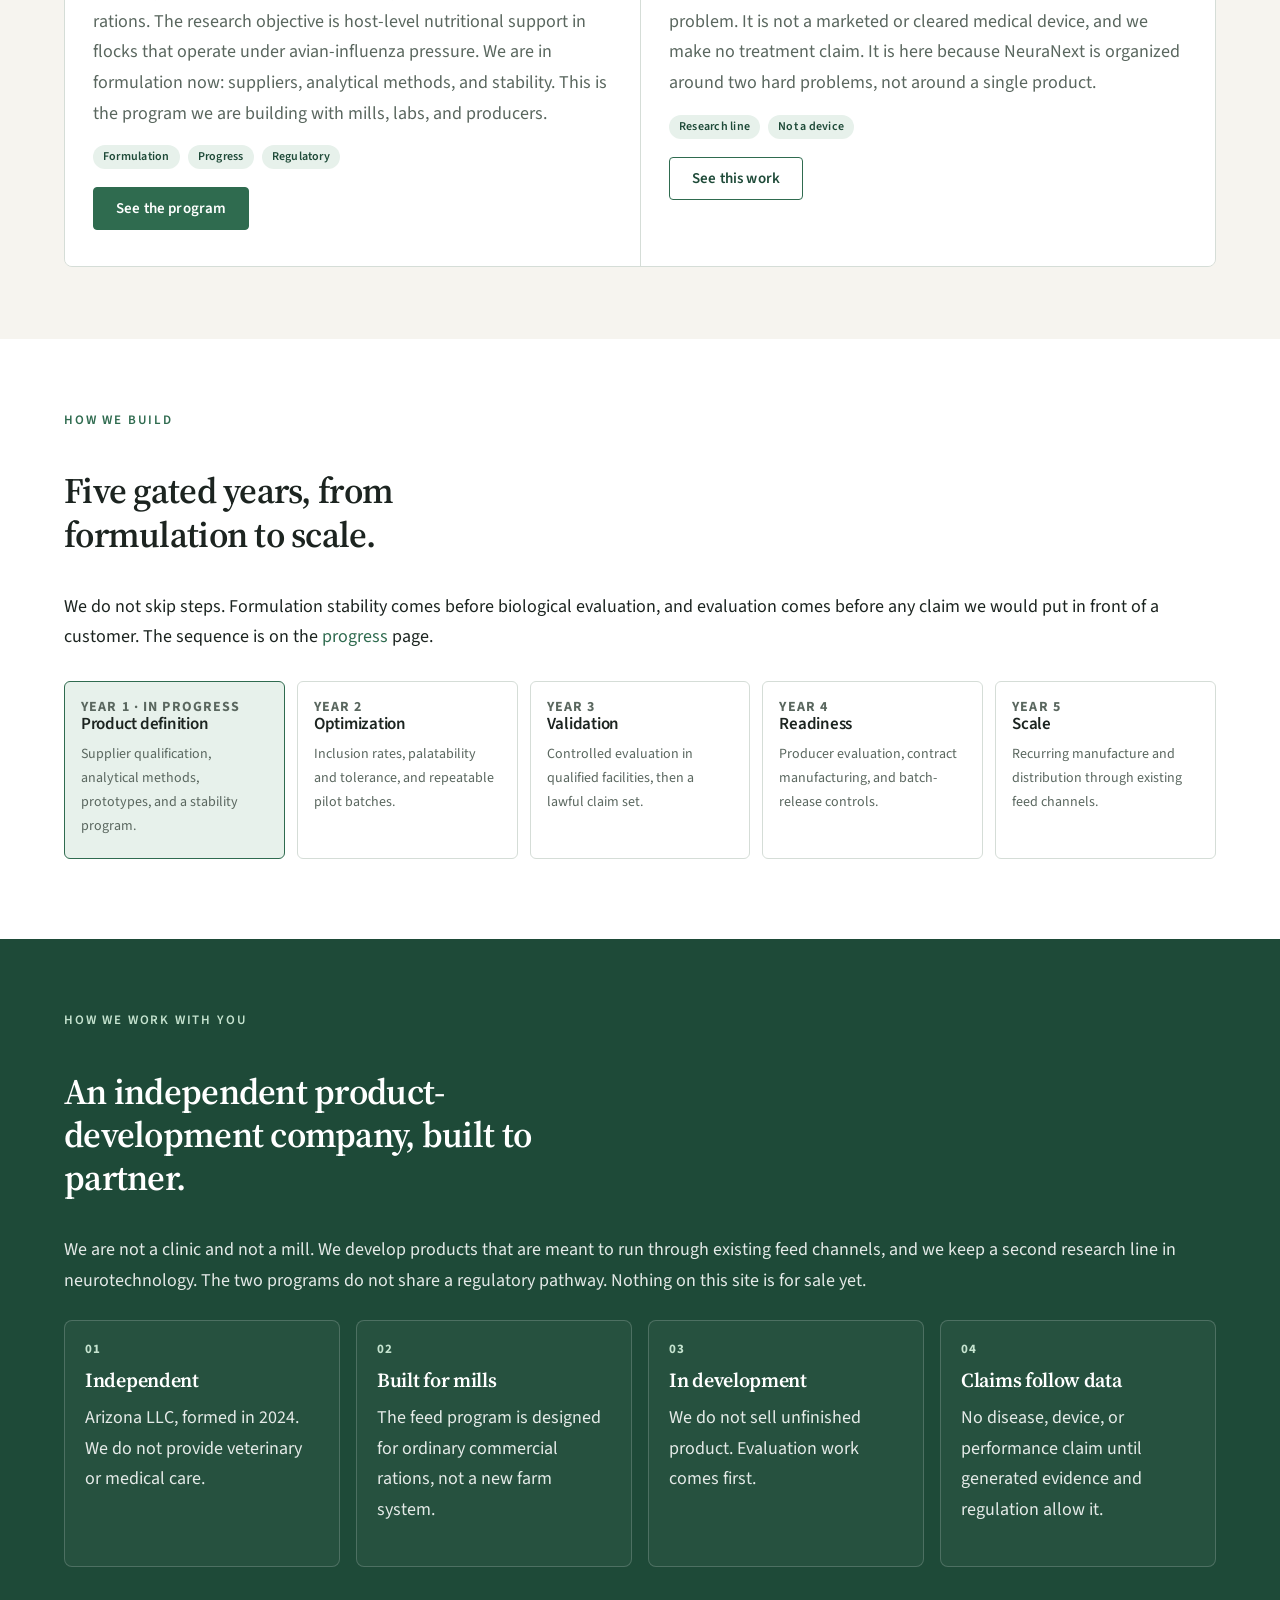
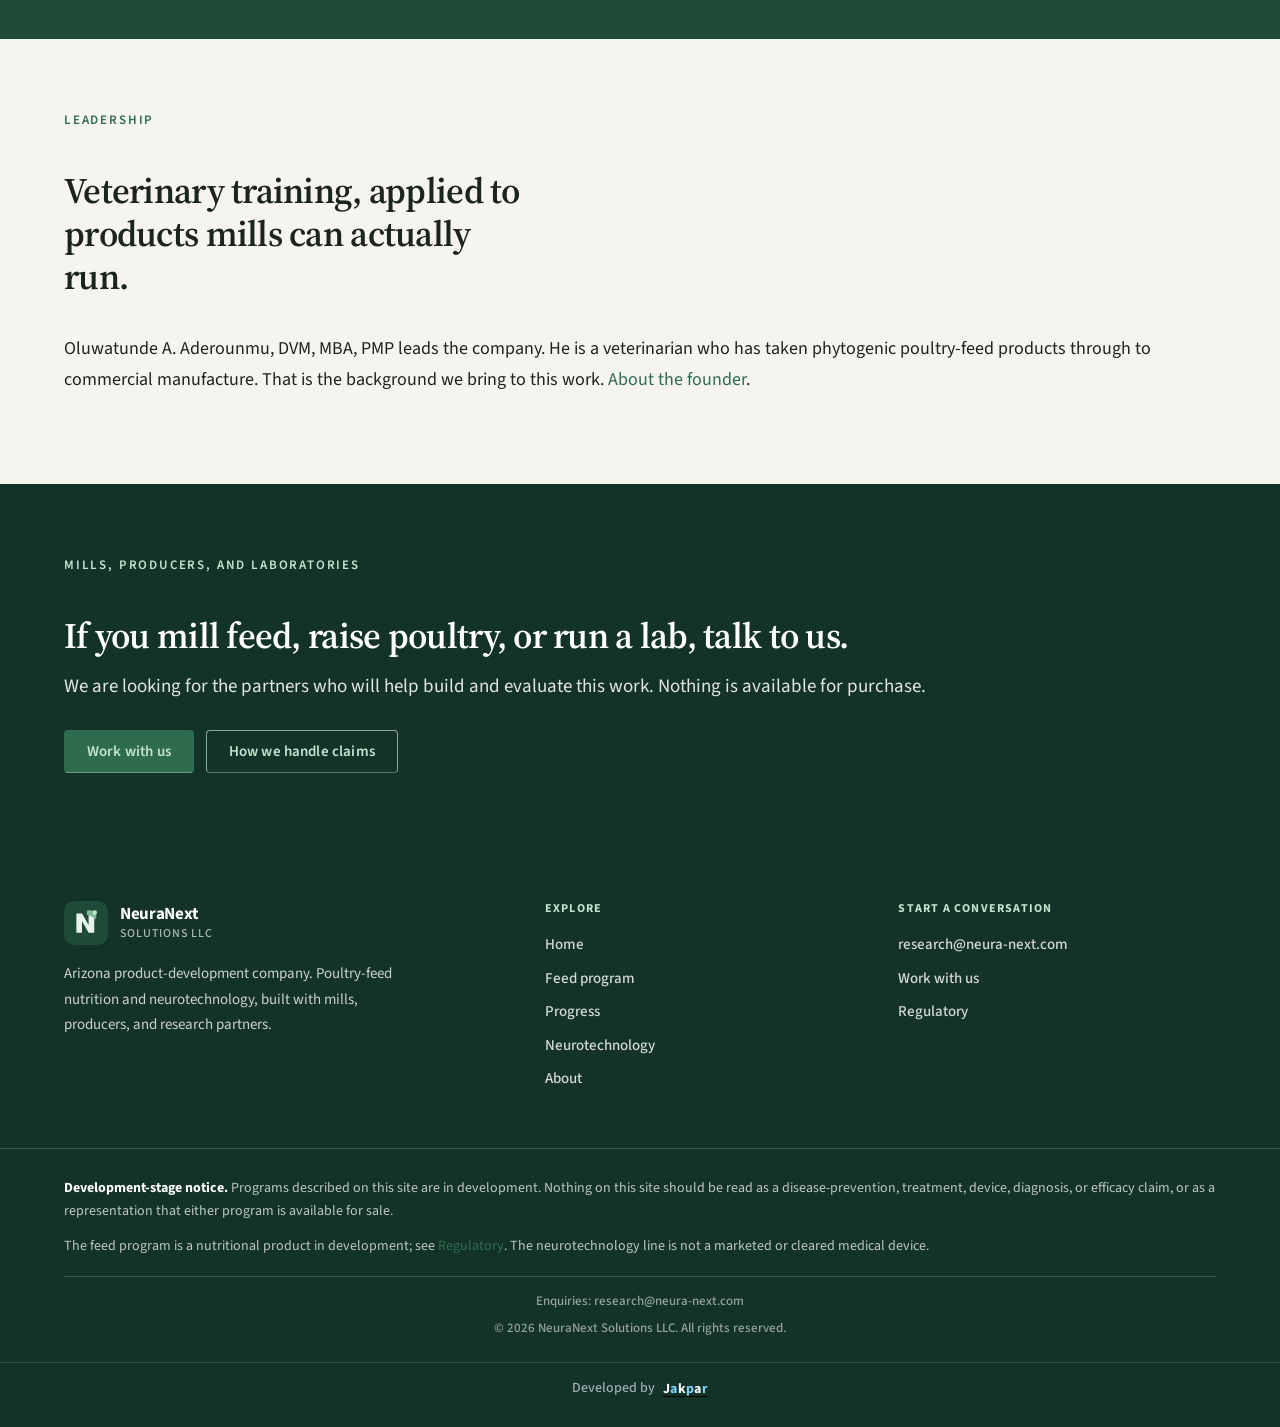
==== commit 5491e236: "Reword the site as a company talking to mills, producers, and research partners, not as a petition e" ====
--- a/index.html
+++ b/index.html
@@ -4,7 +4,7 @@
 <meta charset="utf-8">
 <meta name="viewport" content="width=device-width, initial-scale=1">
 <title>NeuraNext Solutions LLC</title>
-<meta name="description" content="Arizona product-development company. Two programs: a phytogenic poultry-feed program in active development, and an early-stage neurotechnology research line. No disease, device, or efficacy claims.">
+<meta name="description" content="NeuraNext develops poultry-feed nutrition and early-stage neurotechnology. We work with mills, producers, and research partners on problems that matter at national scale.">
 <meta name="robots" content="index, follow">
 <link rel="stylesheet" href="assets/style.css">
 <link rel="icon" href="assets/logo.svg" type="image/svg+xml">
@@ -24,13 +24,13 @@
     <div class="nav-area">
       <nav class="main nav-links" aria-label="Company">
         <ul>
-          <li><a href="index.html">Company</a></li>
+          <li><a href="index.html">Home</a></li>
           <li><a href="feed.html">Feed program</a></li>
           <li><a href="neuro.html">Neurotechnology</a></li>
           <li><a href="about.html">About</a></li>
         </ul>
       </nav>
-      <a class="button button-gold header-cta" href="participate.html">Enquire</a>
+      <a class="button button-gold header-cta" href="participate.html">Work with us</a>
       <button class="menu-toggle" type="button" aria-label="Open navigation" aria-expanded="false"><span></span></button>
     </div>
   </div>
@@ -40,17 +40,18 @@
 
 <section class="hero">
   <div class="page-width">
-    <p class="eyebrow eyebrow-light">Animal nutrition &middot; Product development</p>
-    <h1>Feed-delivered nutritional research for commercial poultry</h1>
+    <p class="eyebrow eyebrow-light">Poultry nutrition &middot; Neurotechnology</p>
+    <h1>A company built around two national problems</h1>
     <p class="lede">
-      NeuraNext publishes a public development record for a phytogenic feed additive now in
-      formulation. The work is intended to study host-level nutritional support in commercial
-      flocks, delivered through feed systems that already exist. A separate, early-stage
-      neurotechnology line is identified so the company record is complete.
+      NeuraNext is an Arizona product-development company. We work on feed-delivered nutrition
+      for commercial poultry, and on early-stage neurotechnology. Both programs are aimed at
+      problems that sit at national scale: the continuing pressure of avian influenza on U.S.
+      flocks, and spinal-cord injury as a research question. We partner with mills, producers,
+      laboratories, and research groups as the work moves from formulation to evaluation.
     </p>
     <div class="button-row">
-      <a class="button button-gold" href="feed.html">Read the feed program</a>
-      <a class="button button-outline" href="status.html">Development record</a>
+      <a class="button button-gold" href="feed.html">See the feed program</a>
+      <a class="button button-outline" href="participate.html">Work with us</a>
     </div>
   </div>
 </section>
@@ -75,8 +76,8 @@
           <rect x="18" y="16" width="20" height="24" rx="2" stroke="currentColor" stroke-width="1.8"/>
           <path d="M22 24h12M22 30h12M22 36h8" stroke="currentColor" stroke-width="1.6" stroke-linecap="round"/>
         </svg>
-        <h3>Public record</h3>
-        <p>Dated updates, open questions, and the regulatory posture are published as the work proceeds.</p>
+        <h3>Open progress</h3>
+        <p>We publish where development stands, what is still open, and how we handle claims.</p>
       </article>
       <article class="info-item">
         <svg class="info-icon" viewBox="0 0 56 56" fill="none" aria-hidden="true">
@@ -104,39 +105,38 @@
   <div class="page-width">
     <div class="section-head">
       <p class="eyebrow">Two programs</p>
-      <h2>The feed program is the active public record.</h2>
+      <h2>Feed nutrition in active development. Neurotechnology at an earlier stage.</h2>
     </div>
     <div class="split">
       <article class="split-card">
         <p class="split-kicker">Active product development</p>
         <h3>Feed program</h3>
         <p>
-          A phytogenic poultry-feed additive in development, intended for study of host-level
-          nutritional support relevant to avian influenza exposure, delivered through existing
-          commercial feed systems. This is the program with a development log, scientific basis,
-          regulatory posture, and participation channel.
+          A phytogenic poultry-feed additive designed for ordinary commercial rations. The research
+          objective is host-level nutritional support in flocks that operate under avian-influenza
+          pressure. We are in formulation now: suppliers, analytical methods, and stability. This
+          is the program we are building with mills, labs, and producers.
         </p>
         <div class="chip-row">
           <span class="chip">Formulation</span>
-          <span class="chip">Development log</span>
-          <span class="chip">Regulatory posture</span>
+          <span class="chip">Progress</span>
+          <span class="chip">Regulatory</span>
         </div>
-        <a class="button button-gold" href="feed.html">The endeavor</a>
+        <a class="button button-gold" href="feed.html">See the program</a>
       </article>
       <article class="split-card">
         <p class="split-kicker">Early-stage research</p>
         <h3>Neurotechnology</h3>
         <p>
-          A research interest in spinal-cord injury as a scientific question. It is not a marketed
-          or cleared medical device, and no treatment or clinical-performance claim is made. It is
-          documented so the company record is complete; it is not the program with laboratory,
-          formulation, and producer-engagement work on this site.
+          A second line of work on spinal-cord injury as a scientific and clinical problem. It is
+          not a marketed or cleared medical device, and we make no treatment claim. It is here
+          because NeuraNext is organized around two hard problems, not around a single product.
         </p>
         <div class="chip-row">
           <span class="chip">Research line</span>
           <span class="chip">Not a device</span>
         </div>
-        <a class="button button-outline-ink" href="neuro.html">Read this line</a>
+        <a class="button button-outline-ink" href="neuro.html">See this work</a>
       </article>
     </div>
   </div>
@@ -145,14 +145,13 @@
 <section class="section section-cream">
   <div class="page-width">
     <div class="section-head">
-      <p class="eyebrow">How the work is staged</p>
+      <p class="eyebrow">How we build</p>
       <h2>Five gated years, from formulation to scale.</h2>
     </div>
     <p>
-      Work does not advance until the preceding technical objectives are met. Formulation stability
-      is resolved before biological evaluation is meaningful, and biological evaluation precedes
-      any regulatory claim position. Detail lives on the
-      <a href="status.html">development status</a> page.
+      We do not skip steps. Formulation stability comes before biological evaluation, and
+      evaluation comes before any claim we would put in front of a customer. The sequence is on
+      the <a href="status.html">progress</a> page.
     </p>
     <div class="phases">
       <article class="phase is-active">
@@ -187,33 +186,34 @@
 <section class="section section-navy">
   <div class="page-width">
     <div class="section-head">
-      <p class="eyebrow eyebrow-light">What this company is</p>
-      <h2>A product-development entity, not a clinic and not a mill.</h2>
-    </div>
-    <p>
-      Formation in 2024 preceded the public technical record now being built on this domain.
-      The two programs do not share a regulatory pathway and are not interchangeable.
+      <p class="eyebrow eyebrow-light">How we work with you</p>
+      <h2>An independent product-development company, built to partner.</h2>
+    </div>
+    <p>
+      We are not a clinic and not a mill. We develop products that are meant to run through
+      existing feed channels, and we keep a second research line in neurotechnology. The two
+      programs do not share a regulatory pathway. Nothing on this site is for sale yet.
     </p>
     <div class="feature-grid four">
       <article class="feature">
         <p class="feat-num">01</p>
-        <h3>Not a clinic</h3>
-        <p>NeuraNext does not provide veterinary or medical care.</p>
+        <h3>Independent</h3>
+        <p>Arizona LLC, formed in 2024. We do not provide veterinary or medical care.</p>
       </article>
       <article class="feature">
         <p class="feat-num">02</p>
-        <h3>Not a feed mill</h3>
-        <p>No commercial feed is manufactured or sold from this site.</p>
+        <h3>Built for mills</h3>
+        <p>The feed program is designed for ordinary commercial rations, not a new farm system.</p>
       </article>
       <article class="feature">
         <p class="feat-num">03</p>
-        <h3>Not for sale</h3>
-        <p>Neither program is offered as an approved animal drug or medical device.</p>
+        <h3>In development</h3>
+        <p>We do not sell unfinished product. Evaluation work comes first.</p>
       </article>
       <article class="feature">
         <p class="feat-num">04</p>
-        <h3>No claims</h3>
-        <p>Nothing here is a disease-prevention, treatment, diagnosis, device, or efficacy claim.</p>
+        <h3>Claims follow data</h3>
+        <p>No disease, device, or performance claim until generated evidence and regulation allow it.</p>
       </article>
     </div>
   </div>
@@ -222,28 +222,29 @@
 <section class="section section-sand">
   <div class="page-width">
     <div class="section-head">
-      <p class="eyebrow">Principal</p>
-      <h2>Veterinary training applied to commercial product development.</h2>
-    </div>
-    <p>
-      Oluwatunde A. Aderounmu, DVM, MBA, PMP is a veterinarian and animal-health product developer.
-      His prior work includes taking phytogenic poultry-feed products to commercial manufacture.
-      Background, credentials, and that record:
-      <a href="about.html">About</a>.
+      <p class="eyebrow">Leadership</p>
+      <h2>Veterinary training, applied to products mills can actually run.</h2>
+    </div>
+    <p>
+      Oluwatunde A. Aderounmu, DVM, MBA, PMP leads the company. He is a veterinarian who has
+      taken phytogenic poultry-feed products through to commercial manufacture. That is the
+      background we bring to this work.
+      <a href="about.html">About the founder</a>.
     </p>
   </div>
 </section>
 
 <section class="section cta-section">
   <div class="page-width">
-    <p class="eyebrow eyebrow-light">Producers, mills, and laboratories</p>
-    <h2>If you work in feed, research, or poultry production, write.</h2>
+    <p class="eyebrow eyebrow-light">Mills, producers, and laboratories</p>
+    <h2>If you mill feed, raise poultry, or run a lab, talk to us.</h2>
     <p class="lede">
-      Enquiries concern research and evaluation activity. No product is available for purchase.
+      We are looking for the partners who will help build and evaluate this work. Nothing is
+      available for purchase.
     </p>
     <div class="button-row">
-      <a class="button button-gold" href="participate.html">How to participate</a>
-      <a class="button button-outline" href="regulatory.html">Regulatory posture</a>
+      <a class="button button-gold" href="participate.html">Work with us</a>
+      <a class="button button-outline" href="regulatory.html">How we handle claims</a>
     </div>
   </div>
 </section>
@@ -260,14 +261,14 @@
           <span class="brand-subtitle">Solutions LLC</span>
         </span>
       </a>
-      <p class="footer-blurb">Arizona product-development company. Two programs, one entity. The feed program is the active public record.</p>
+      <p class="footer-blurb">Arizona product-development company. Poultry-feed nutrition and neurotechnology, built with mills, producers, and research partners.</p>
     </div>
     <div>
       <h2>Explore</h2>
       <ul>
-        <li><a href="index.html">Company</a></li>
+        <li><a href="index.html">Home</a></li>
         <li><a href="feed.html">Feed program</a></li>
-        <li><a href="status.html">Development status</a></li>
+        <li><a href="status.html">Progress</a></li>
         <li><a href="neuro.html">Neurotechnology</a></li>
         <li><a href="about.html">About</a></li>
       </ul>
@@ -276,8 +277,8 @@
       <h2>Start a conversation</h2>
       <ul>
         <li><a href="mailto:research@neura-next.com">research@neura-next.com</a></li>
-        <li><a href="participate.html">Producers &amp; researchers</a></li>
-        <li><a href="regulatory.html">Regulatory posture</a></li>
+        <li><a href="participate.html">Work with us</a></li>
+        <li><a href="regulatory.html">Regulatory</a></li>
       </ul>
     </div>
   </div>
@@ -289,7 +290,7 @@
     </p>
     <p>
       The feed program is a nutritional product in development; see
-      <a href="regulatory.html">Regulatory Posture</a>. The neurotechnology line is not a marketed
+      <a href="regulatory.html">Regulatory</a>. The neurotechnology line is not a marketed
       or cleared medical device.
     </p>
     <div class="foot-meta">
--- a/assets/style.css
+++ b/assets/style.css
@@ -739,6 +739,7 @@
   font-size: 14px;
   line-height: 1.65;
   color: rgba(255, 255, 255, 0.72);
+  text-align: left;
 }
 .footer-notice p { max-width: none; margin: 0 0 12px; }
 .footer-notice p:last-child { margin-bottom: 0; }
@@ -751,15 +752,16 @@
   letter-spacing: 0;
   text-transform: none;
   color: rgba(255, 255, 255, 0.55);
-}
-.foot-meta p { margin: 0; }
-.foot-meta p + p { margin-top: 4px; }
+  text-align: center;
+}
+.foot-meta p { margin: 0 auto; }
+.foot-meta p + p { margin-top: 6px; }
 .foot-meta a { color: #c5e3cf; border: 0; }
 
 .developed-by {
   display: flex;
   align-items: center;
-  justify-content: flex-end;
+  justify-content: center;
   gap: 8px;
   padding: 16px var(--pad) 28px;
   border-top: 1px solid rgba(255, 255, 255, 0.12);
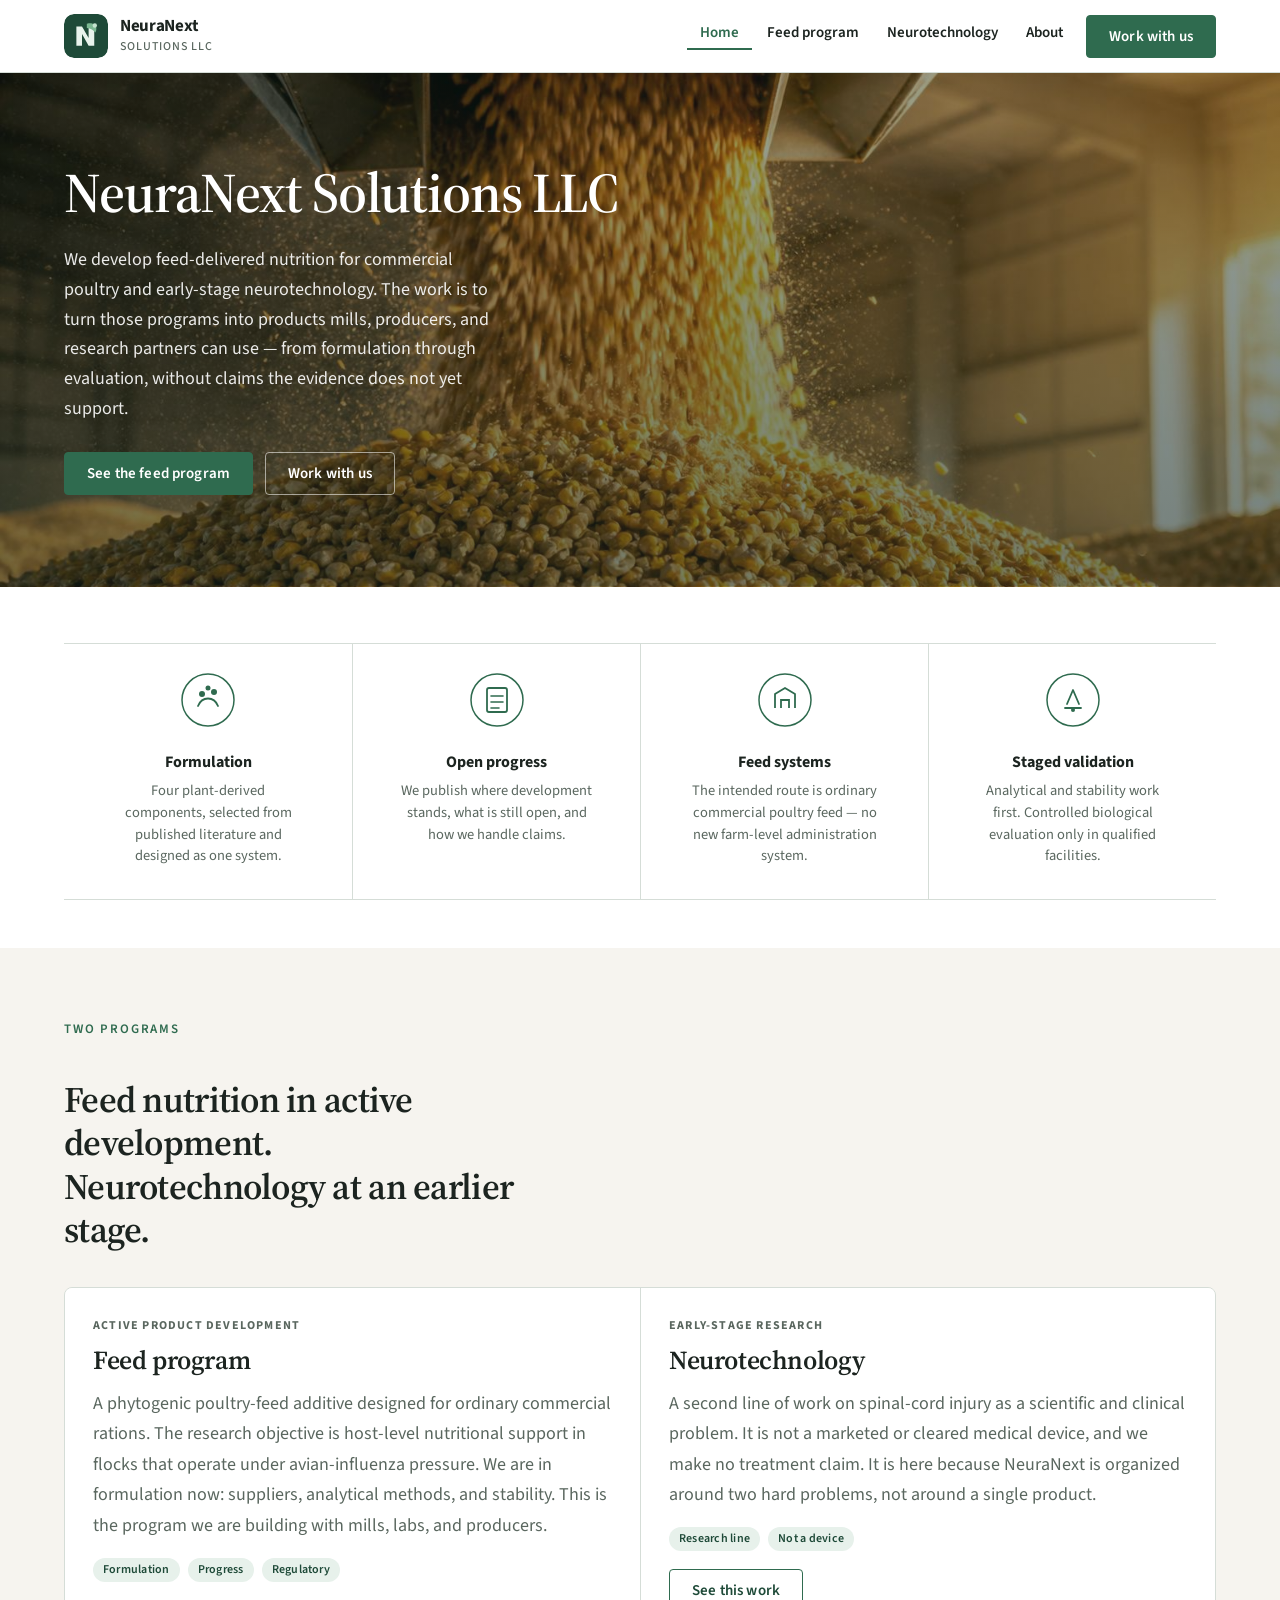
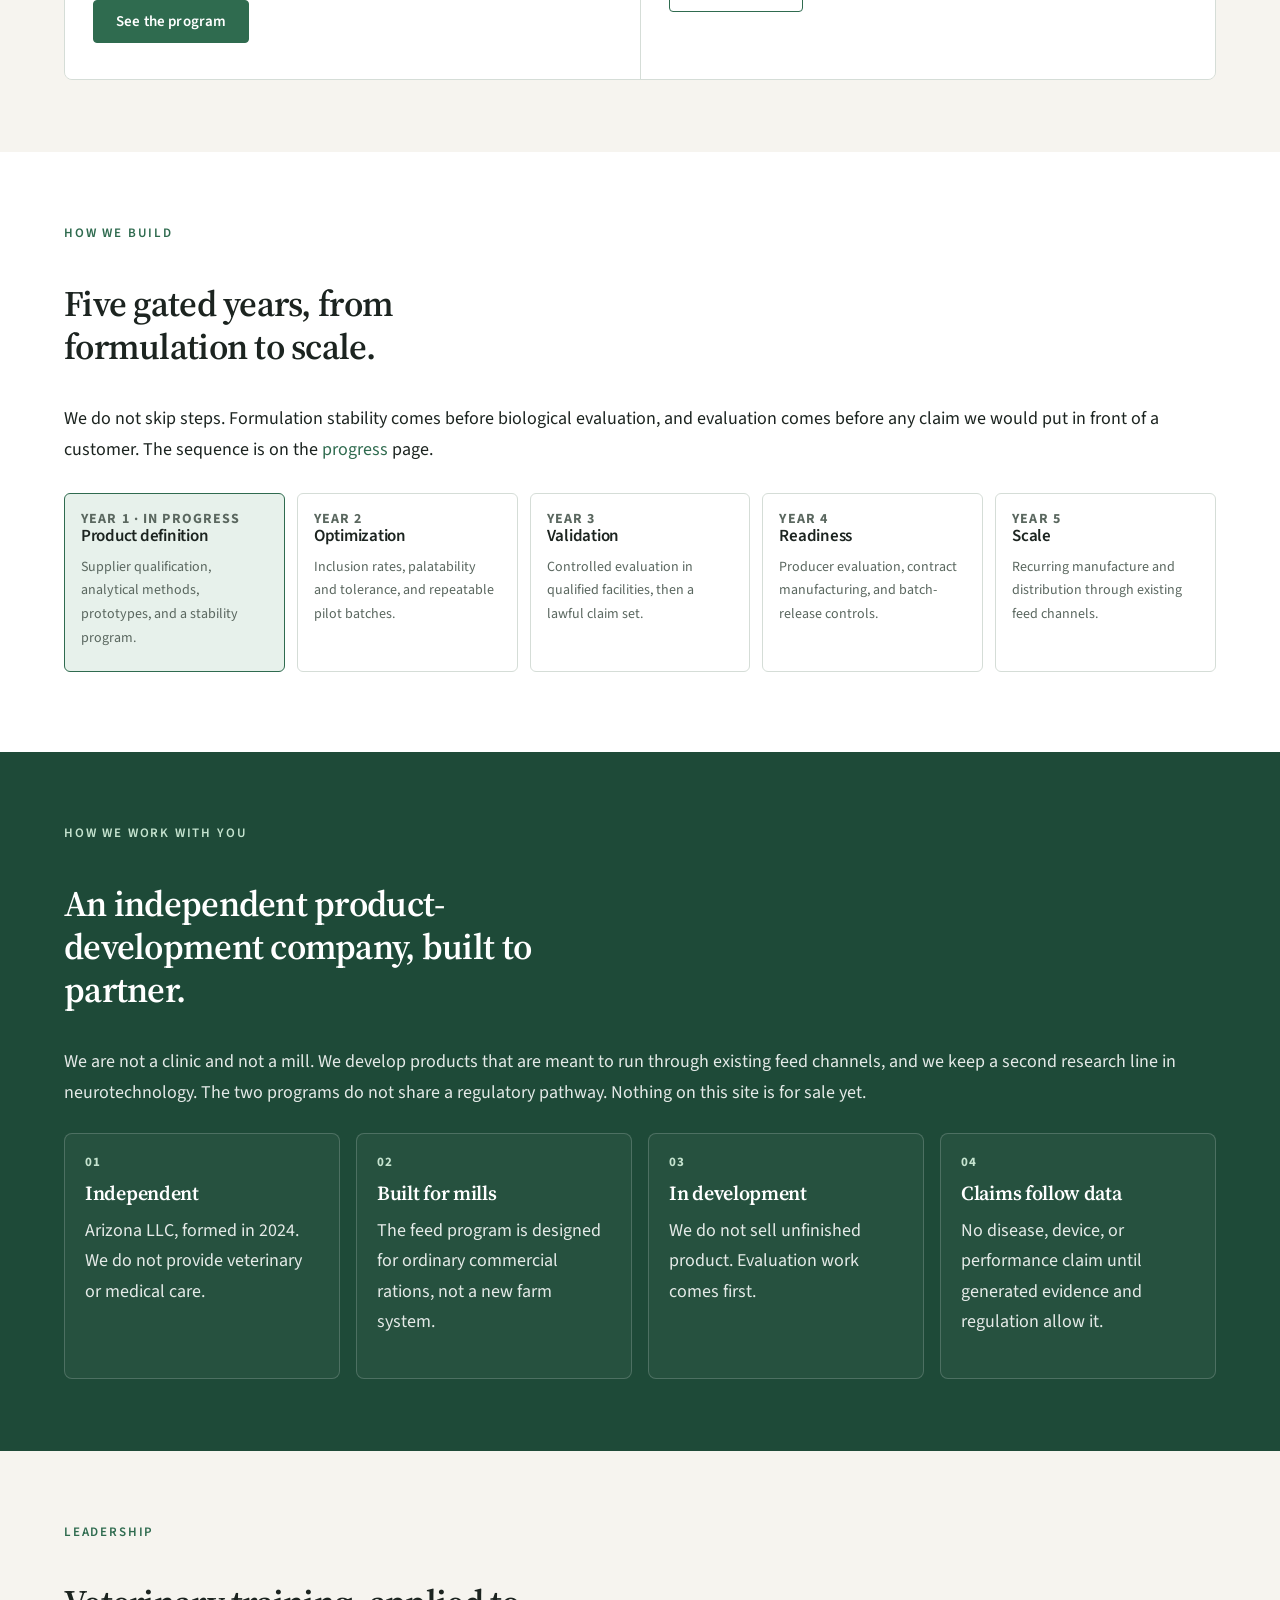
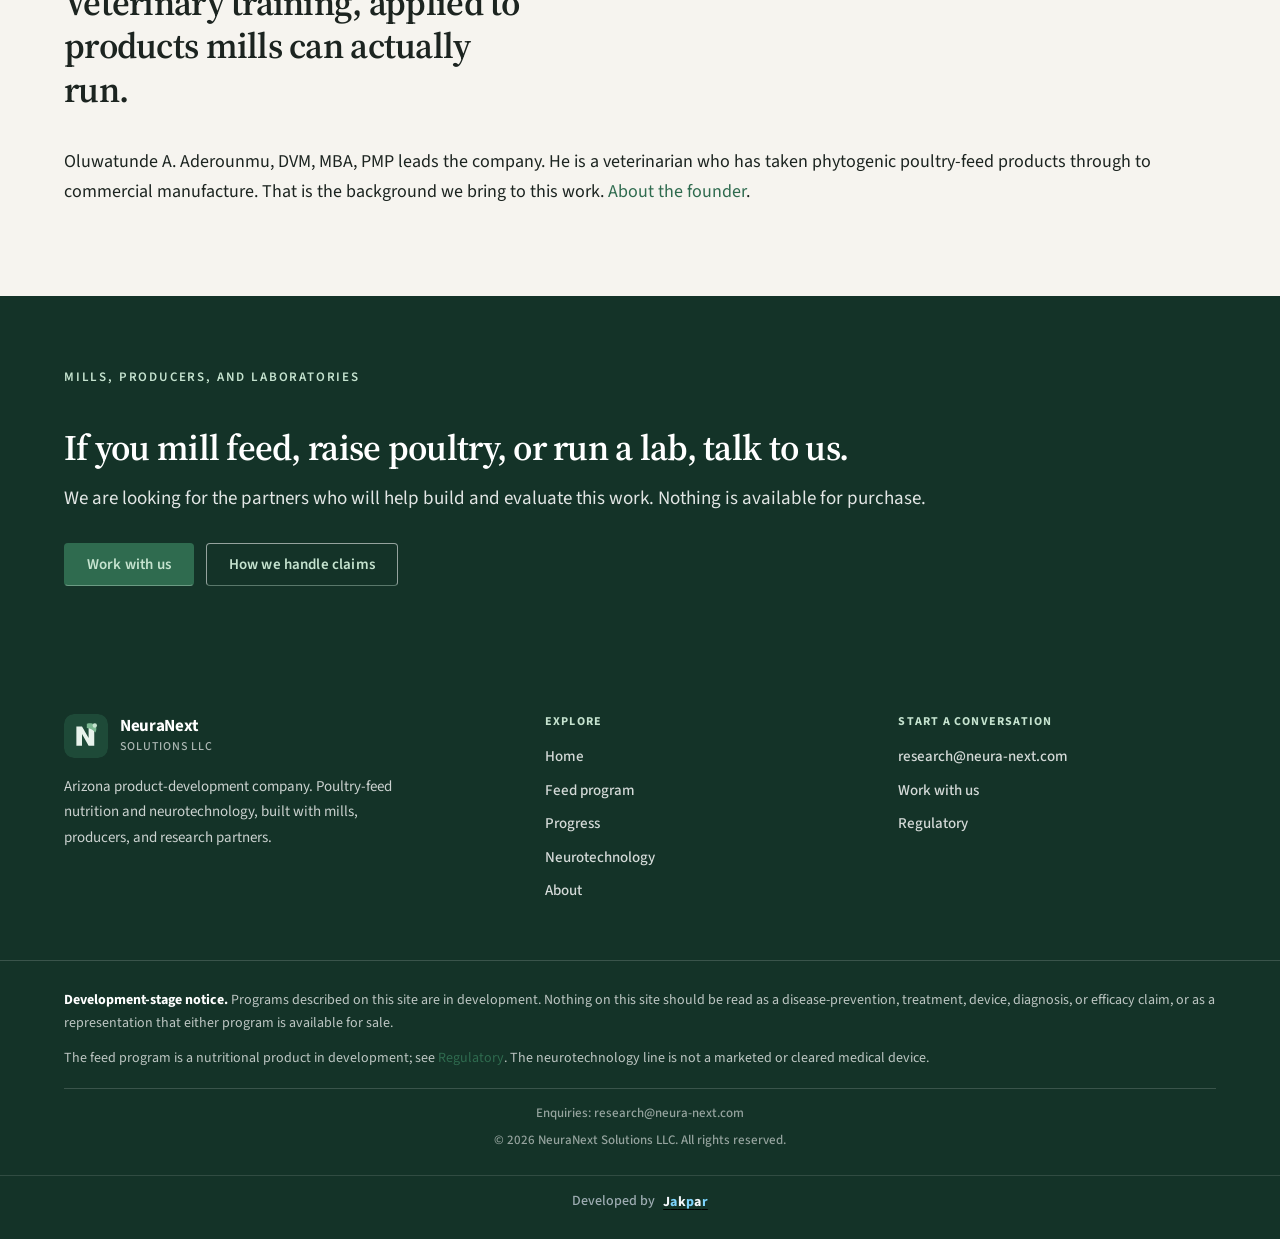
==== commit de778824: "Lead the homepage with the company name and a short mission, and drop the sector eyebrow. Co-authore" ====
--- a/index.html
+++ b/index.html
@@ -4,7 +4,7 @@
 <meta charset="utf-8">
 <meta name="viewport" content="width=device-width, initial-scale=1">
 <title>NeuraNext Solutions LLC</title>
-<meta name="description" content="NeuraNext develops poultry-feed nutrition and early-stage neurotechnology. We work with mills, producers, and research partners on problems that matter at national scale.">
+<meta name="description" content="NeuraNext develops feed-delivered poultry nutrition and early-stage neurotechnology with mills, producers, and research partners.">
 <meta name="robots" content="index, follow">
 <link rel="stylesheet" href="assets/style.css">
 <link rel="icon" href="assets/logo.svg" type="image/svg+xml">
@@ -40,14 +40,12 @@
 
 <section class="hero">
   <div class="page-width">
-    <p class="eyebrow eyebrow-light">Poultry nutrition &middot; Neurotechnology</p>
-    <h1>A company built around two national problems</h1>
+    <h1>NeuraNext Solutions LLC</h1>
     <p class="lede">
-      NeuraNext is an Arizona product-development company. We work on feed-delivered nutrition
-      for commercial poultry, and on early-stage neurotechnology. Both programs are aimed at
-      problems that sit at national scale: the continuing pressure of avian influenza on U.S.
-      flocks, and spinal-cord injury as a research question. We partner with mills, producers,
-      laboratories, and research groups as the work moves from formulation to evaluation.
+      We develop feed-delivered nutrition for commercial poultry and early-stage neurotechnology.
+      The work is to turn those programs into products mills, producers, and research partners
+      can use &mdash; from formulation through evaluation, without claims the evidence does not
+      yet support.
     </p>
     <div class="button-row">
       <a class="button button-gold" href="feed.html">See the feed program</a>
--- a/assets/style.css
+++ b/assets/style.css
@@ -292,7 +292,7 @@
   color: inherit;
 }
 
-.hero h1 { max-width: 22ch; }
+.hero h1 { max-width: 28ch; }
 .page-hero h1 { max-width: 28ch; font-size: clamp(30px, 3.8vw, 46px); }
 
 h1 em, h2 em { font-style: italic; font-weight: 500; }
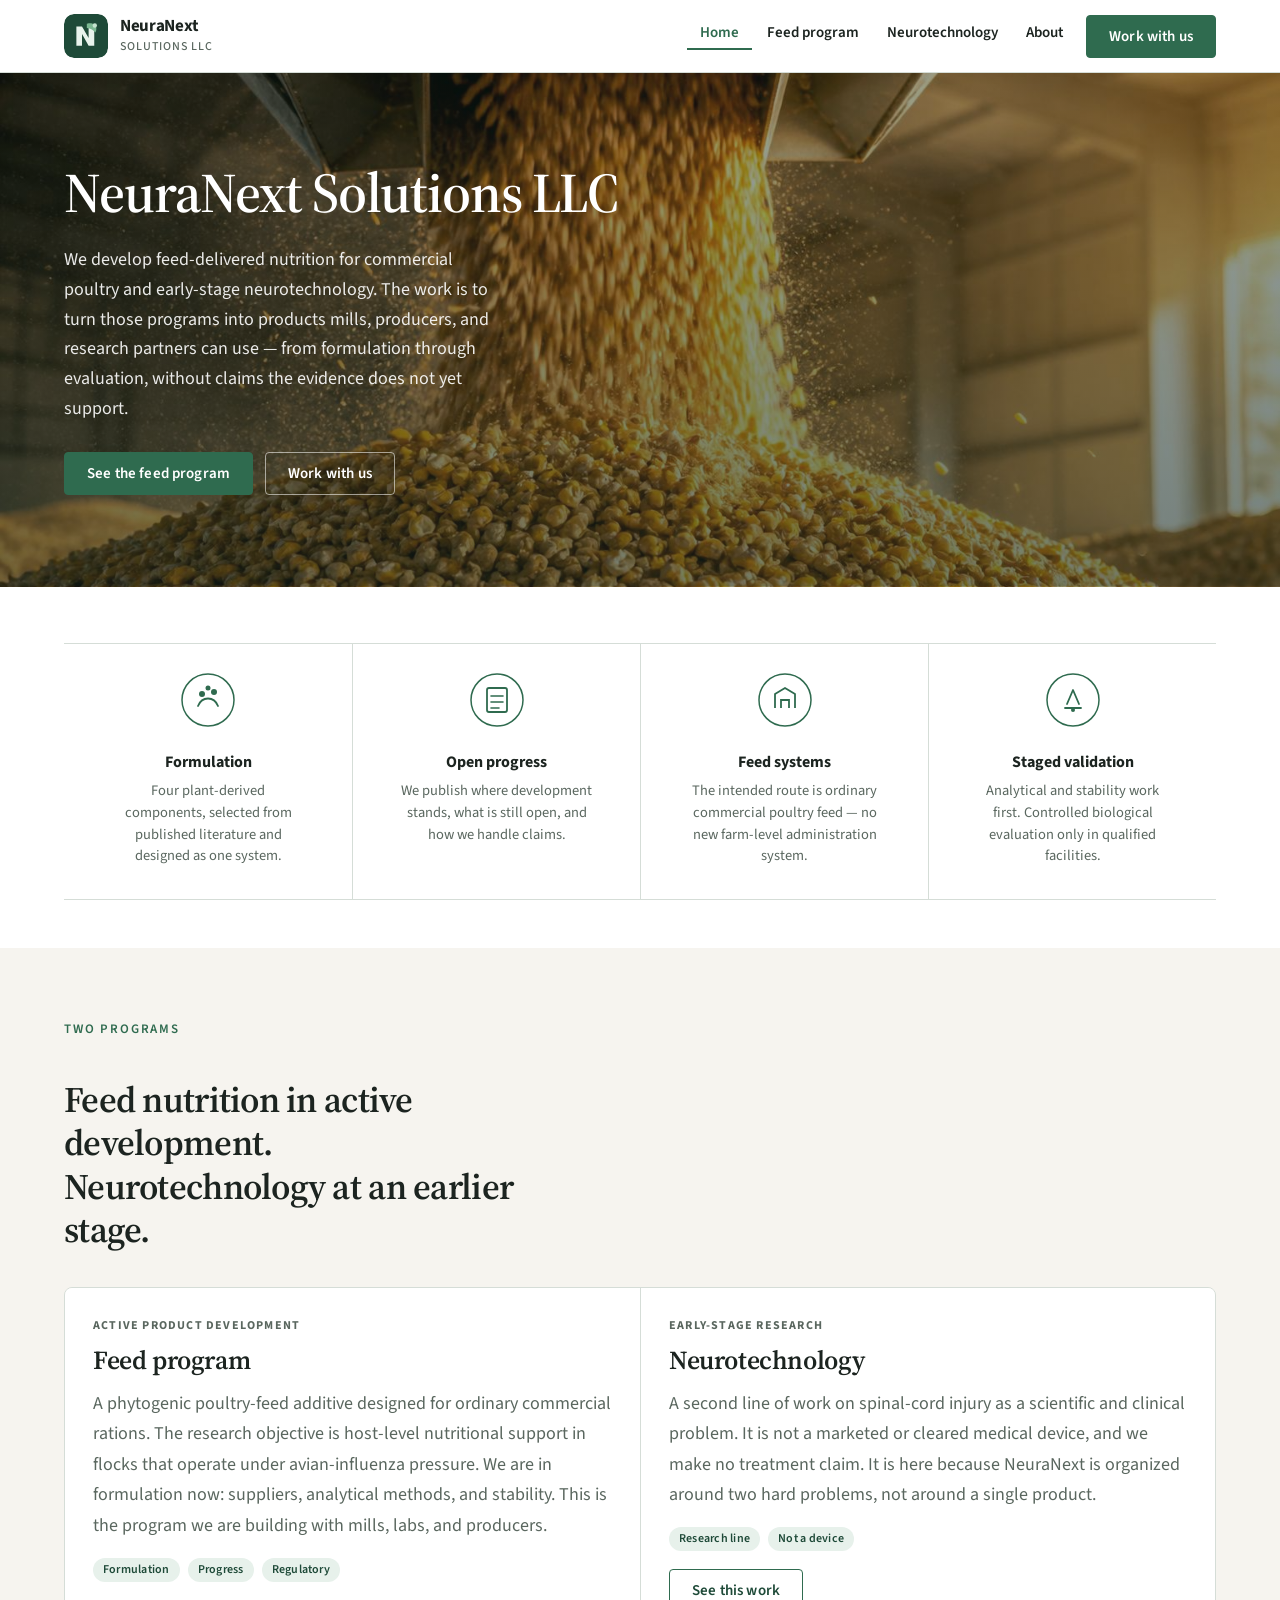
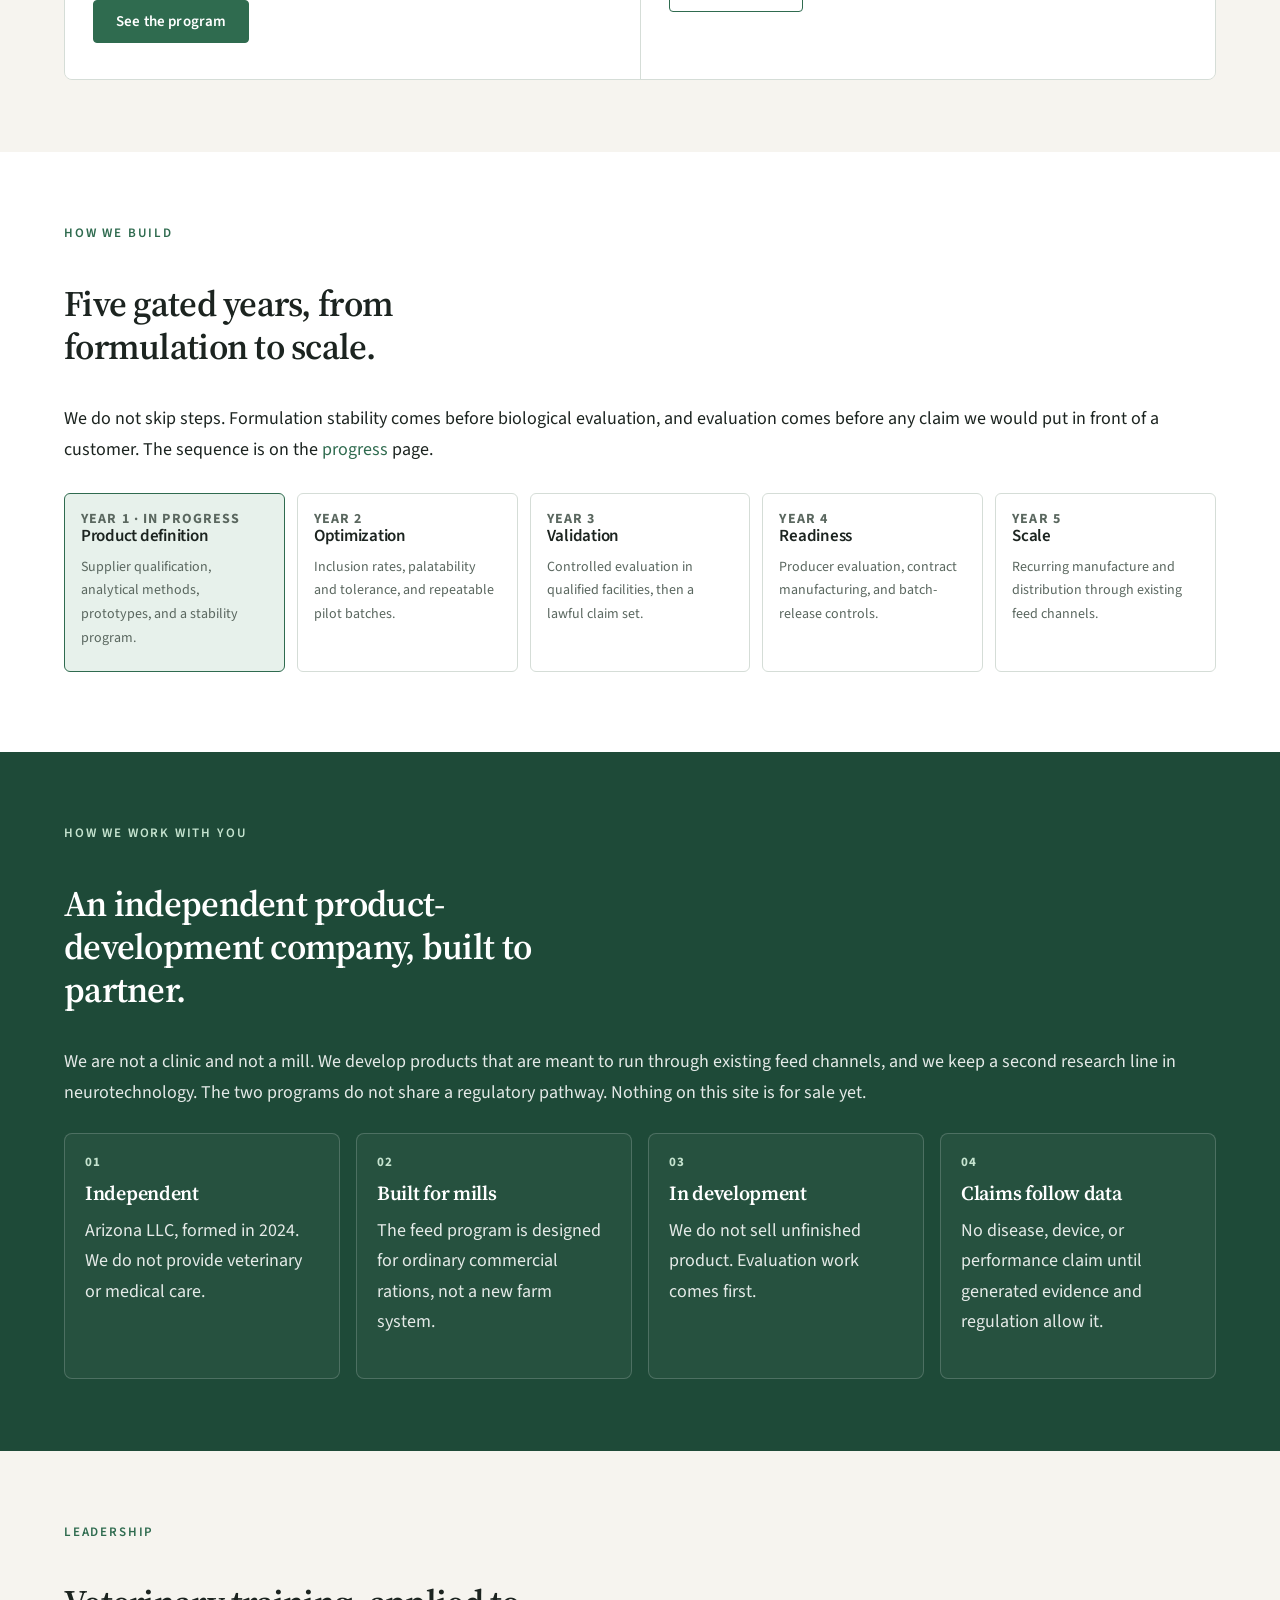
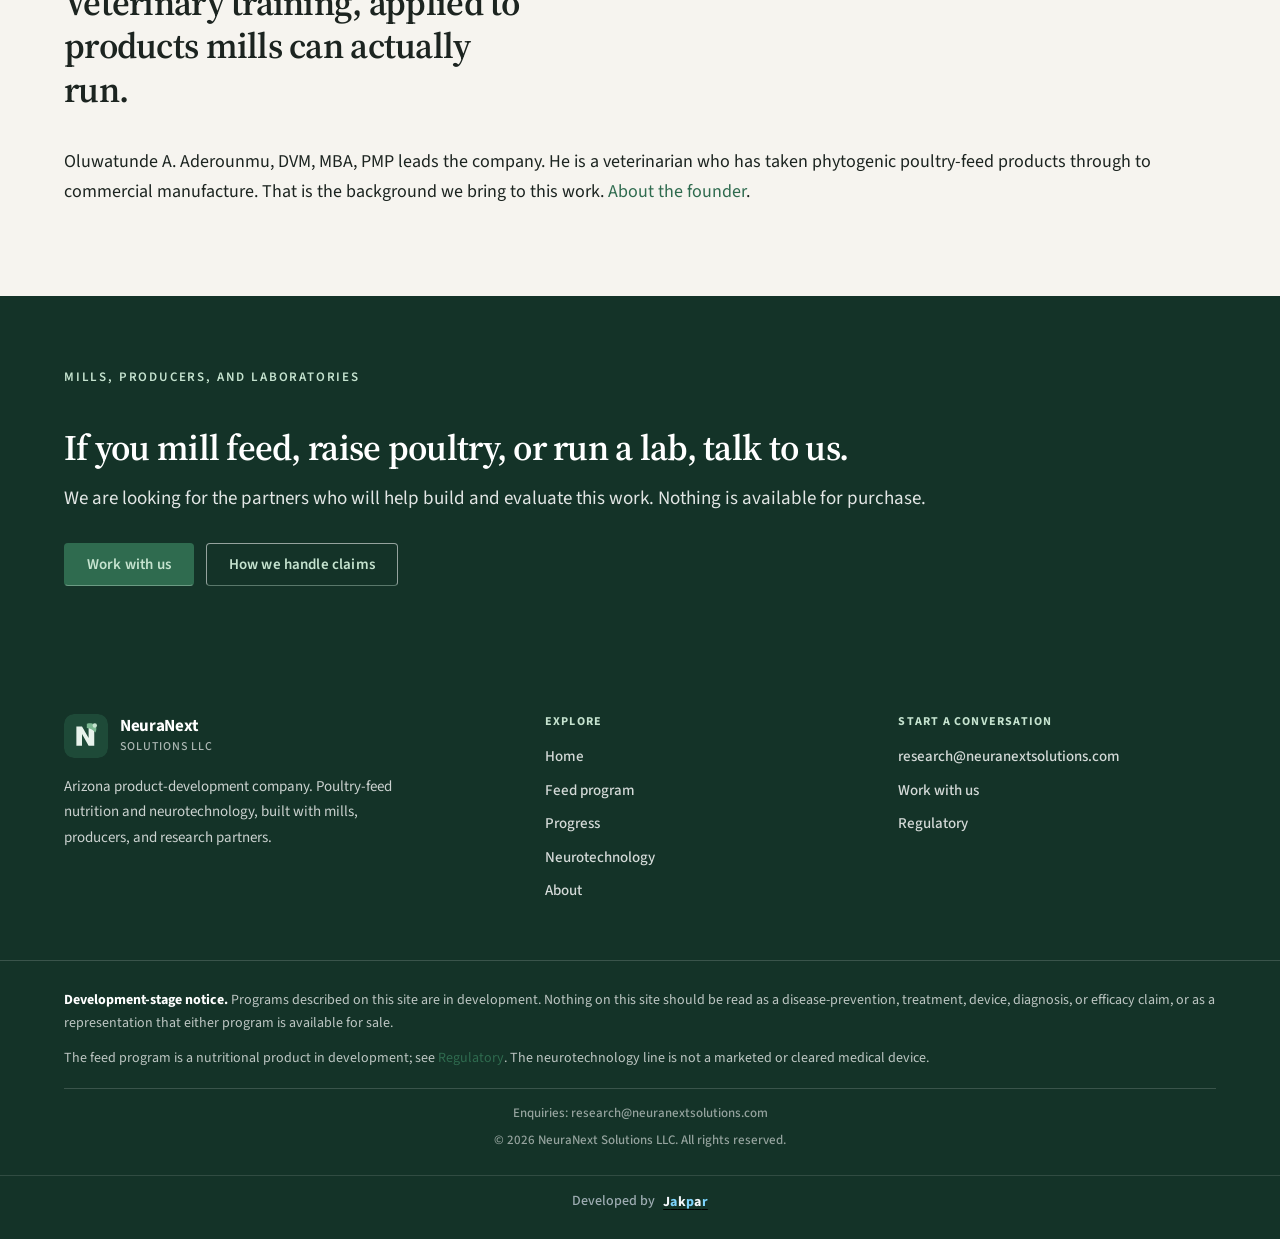
==== commit 92b26c5f: "Point site at neuranextsolutions.com and add Vercel config - Replace neura-next.com with neuranextso" ====
--- a/index.html
+++ b/index.html
@@ -274,7 +274,7 @@
     <div>
       <h2>Start a conversation</h2>
       <ul>
-        <li><a href="mailto:research@neura-next.com">research@neura-next.com</a></li>
+        <li><a href="mailto:research@neuranextsolutions.com">research@neuranextsolutions.com</a></li>
         <li><a href="participate.html">Work with us</a></li>
         <li><a href="regulatory.html">Regulatory</a></li>
       </ul>
@@ -292,7 +292,7 @@
       or cleared medical device.
     </p>
     <div class="foot-meta">
-      <p>Enquiries: <span id="contact-email">research@neura-next.com</span></p>
+      <p>Enquiries: <span id="contact-email">research@neuranextsolutions.com</span></p>
       <p>&copy; 2026 NeuraNext Solutions LLC. All rights reserved.</p>
     </div>
   </div>
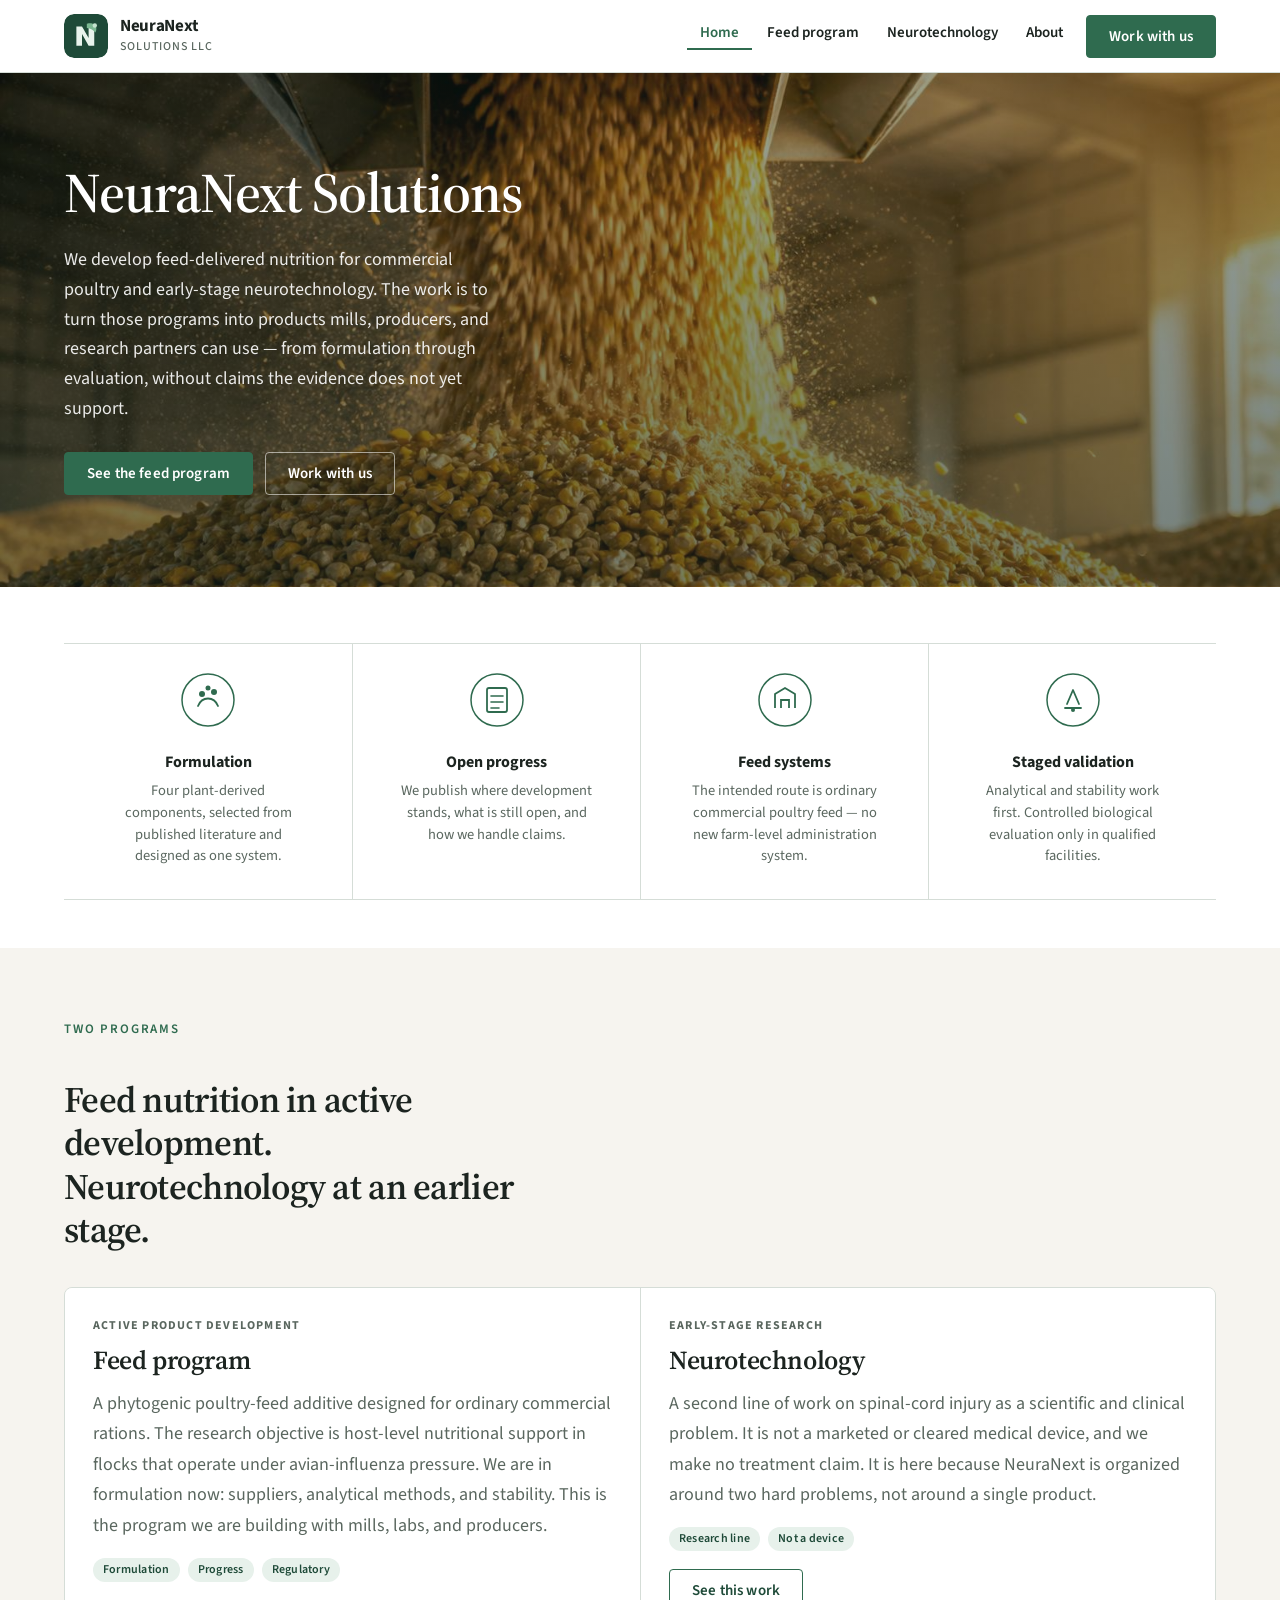
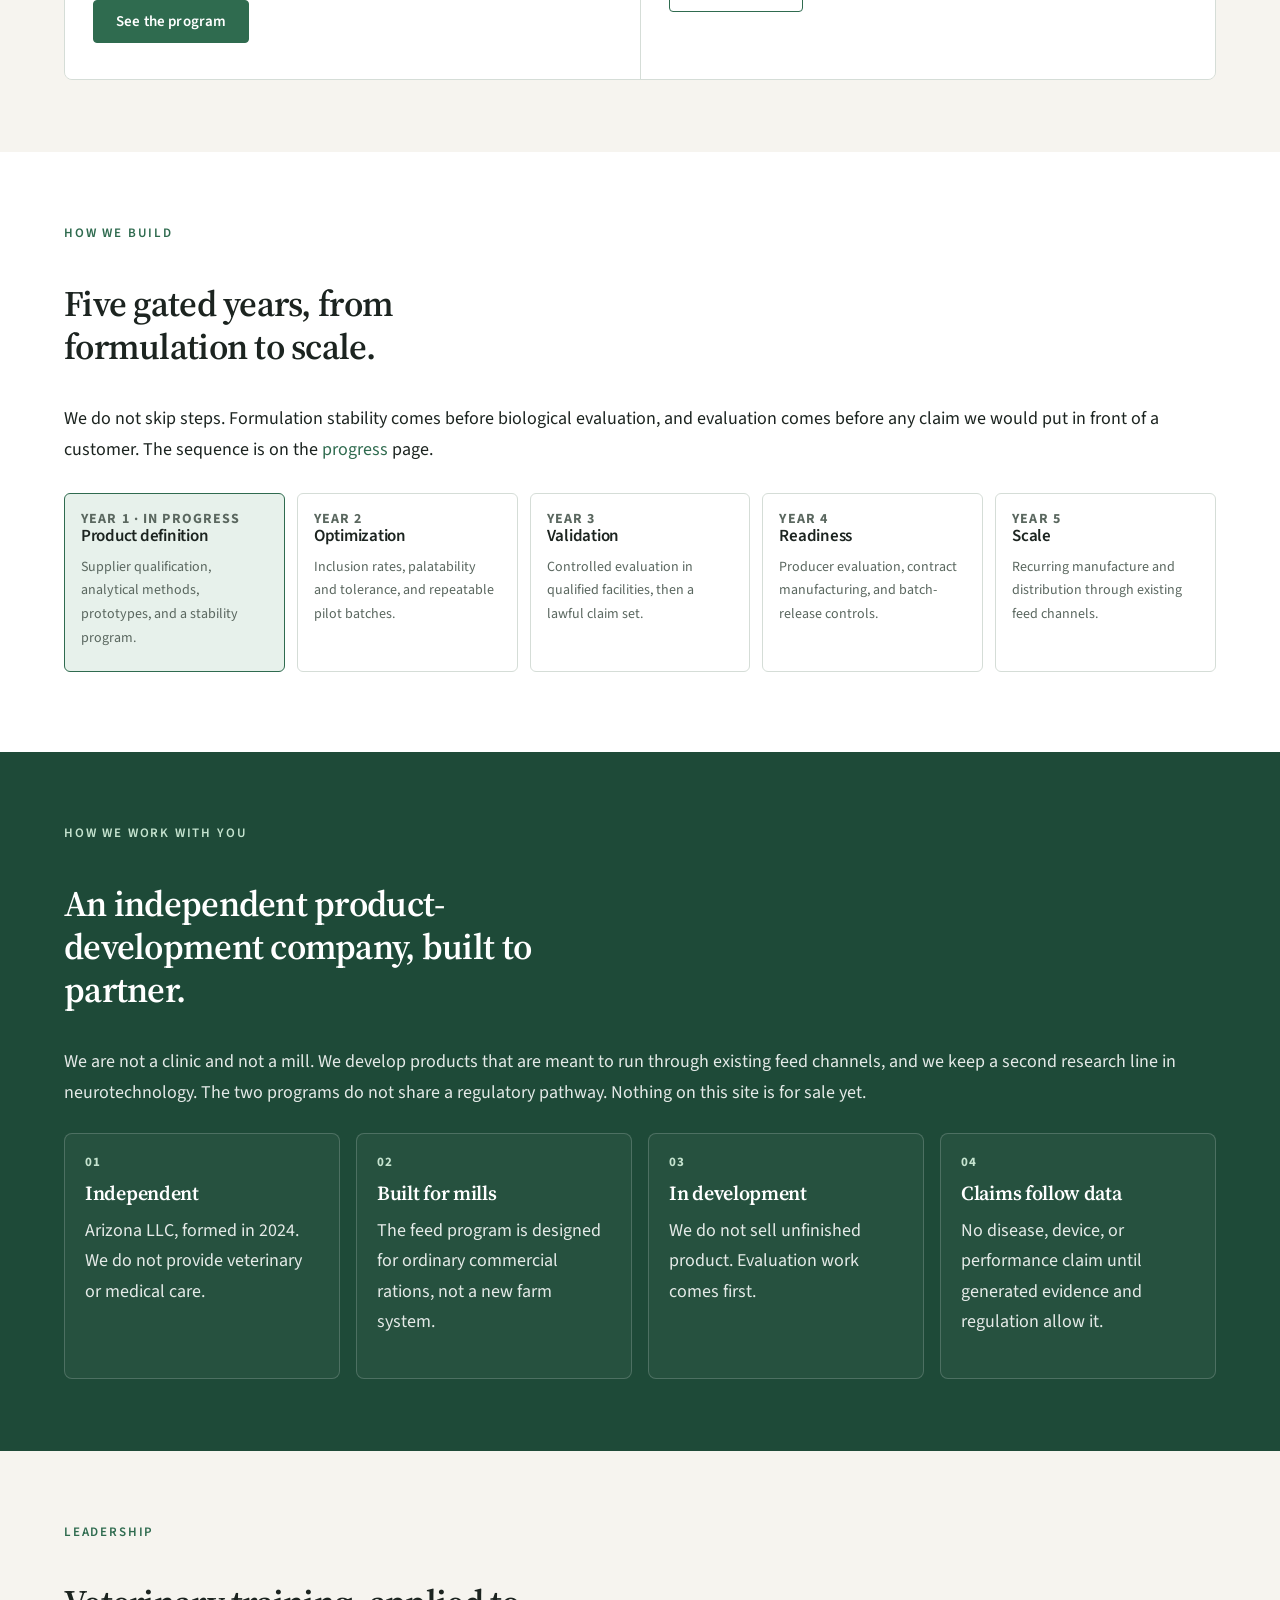
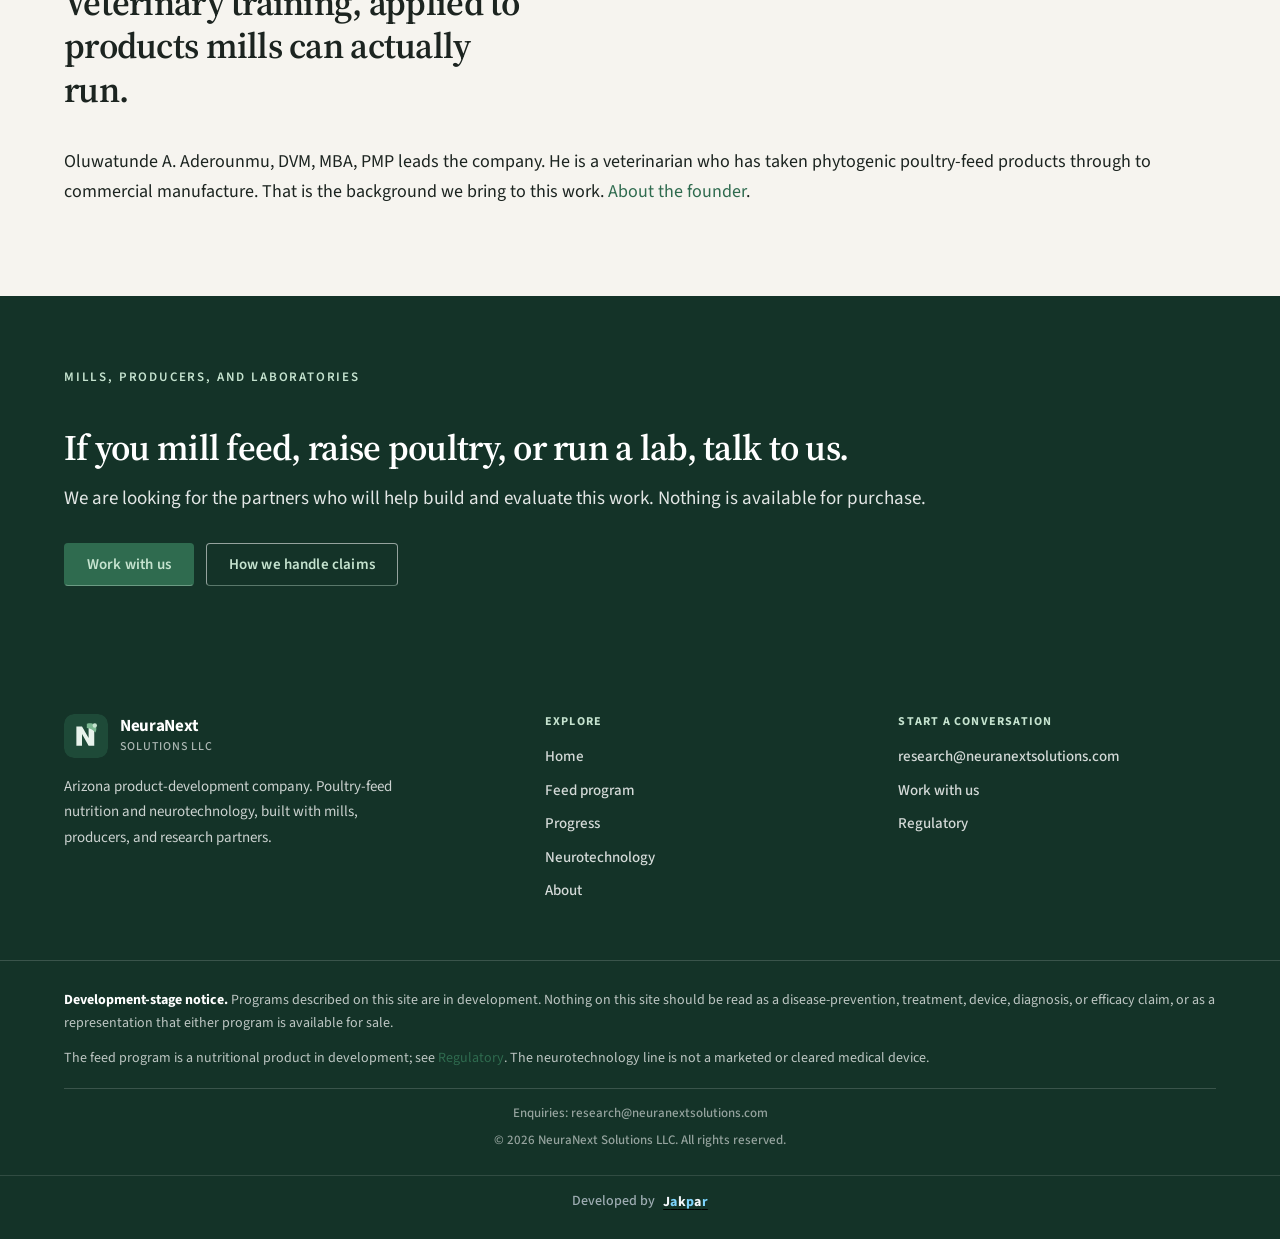
==== commit 0defe53f: "Remove LLC from homepage hero heading and title Co-authored-by: Olamide Durodola <Olamidedurodola@us" ====
--- a/index.html
+++ b/index.html
@@ -3,7 +3,7 @@
 <head>
 <meta charset="utf-8">
 <meta name="viewport" content="width=device-width, initial-scale=1">
-<title>NeuraNext Solutions LLC</title>
+<title>NeuraNext Solutions</title>
 <meta name="description" content="NeuraNext develops feed-delivered poultry nutrition and early-stage neurotechnology with mills, producers, and research partners.">
 <meta name="robots" content="index, follow">
 <link rel="stylesheet" href="assets/style.css">
@@ -40,7 +40,7 @@
 
 <section class="hero">
   <div class="page-width">
-    <h1>NeuraNext Solutions LLC</h1>
+    <h1>NeuraNext Solutions</h1>
     <p class="lede">
       We develop feed-delivered nutrition for commercial poultry and early-stage neurotechnology.
       The work is to turn those programs into products mills, producers, and research partners
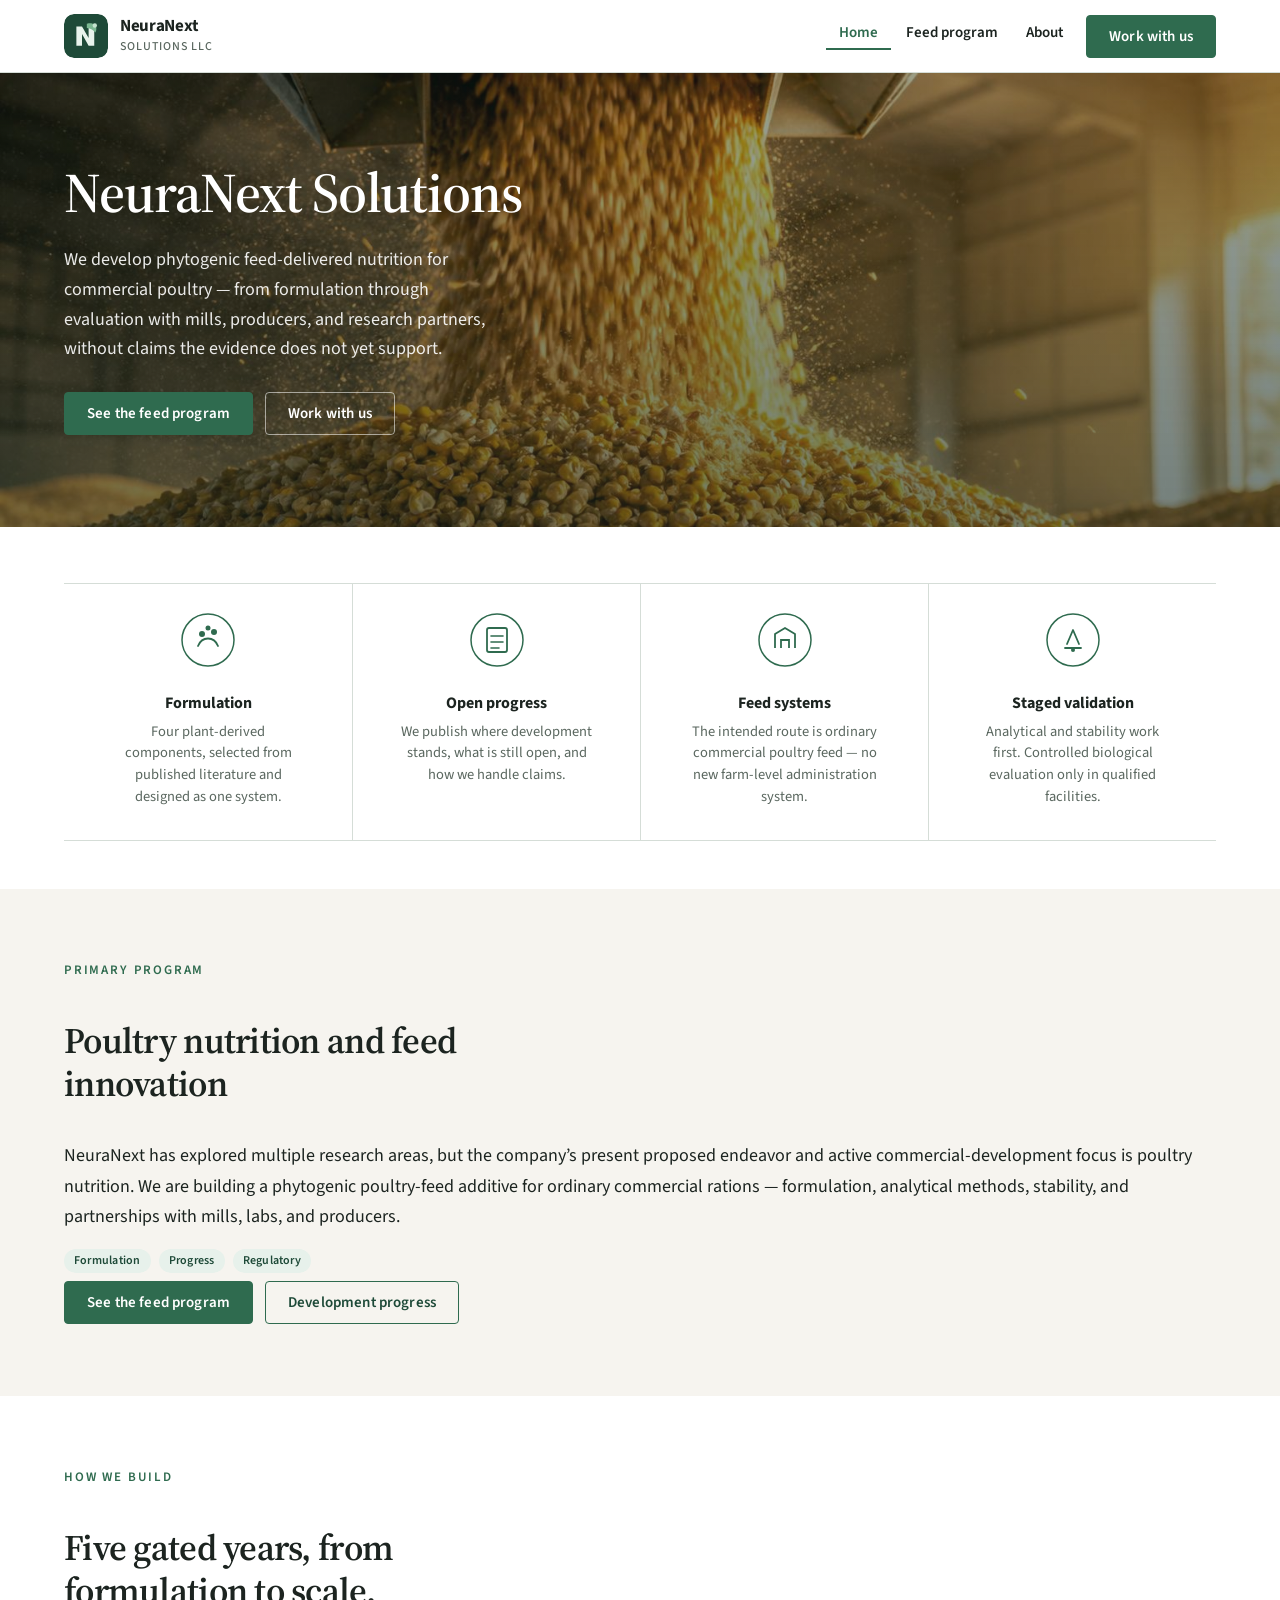
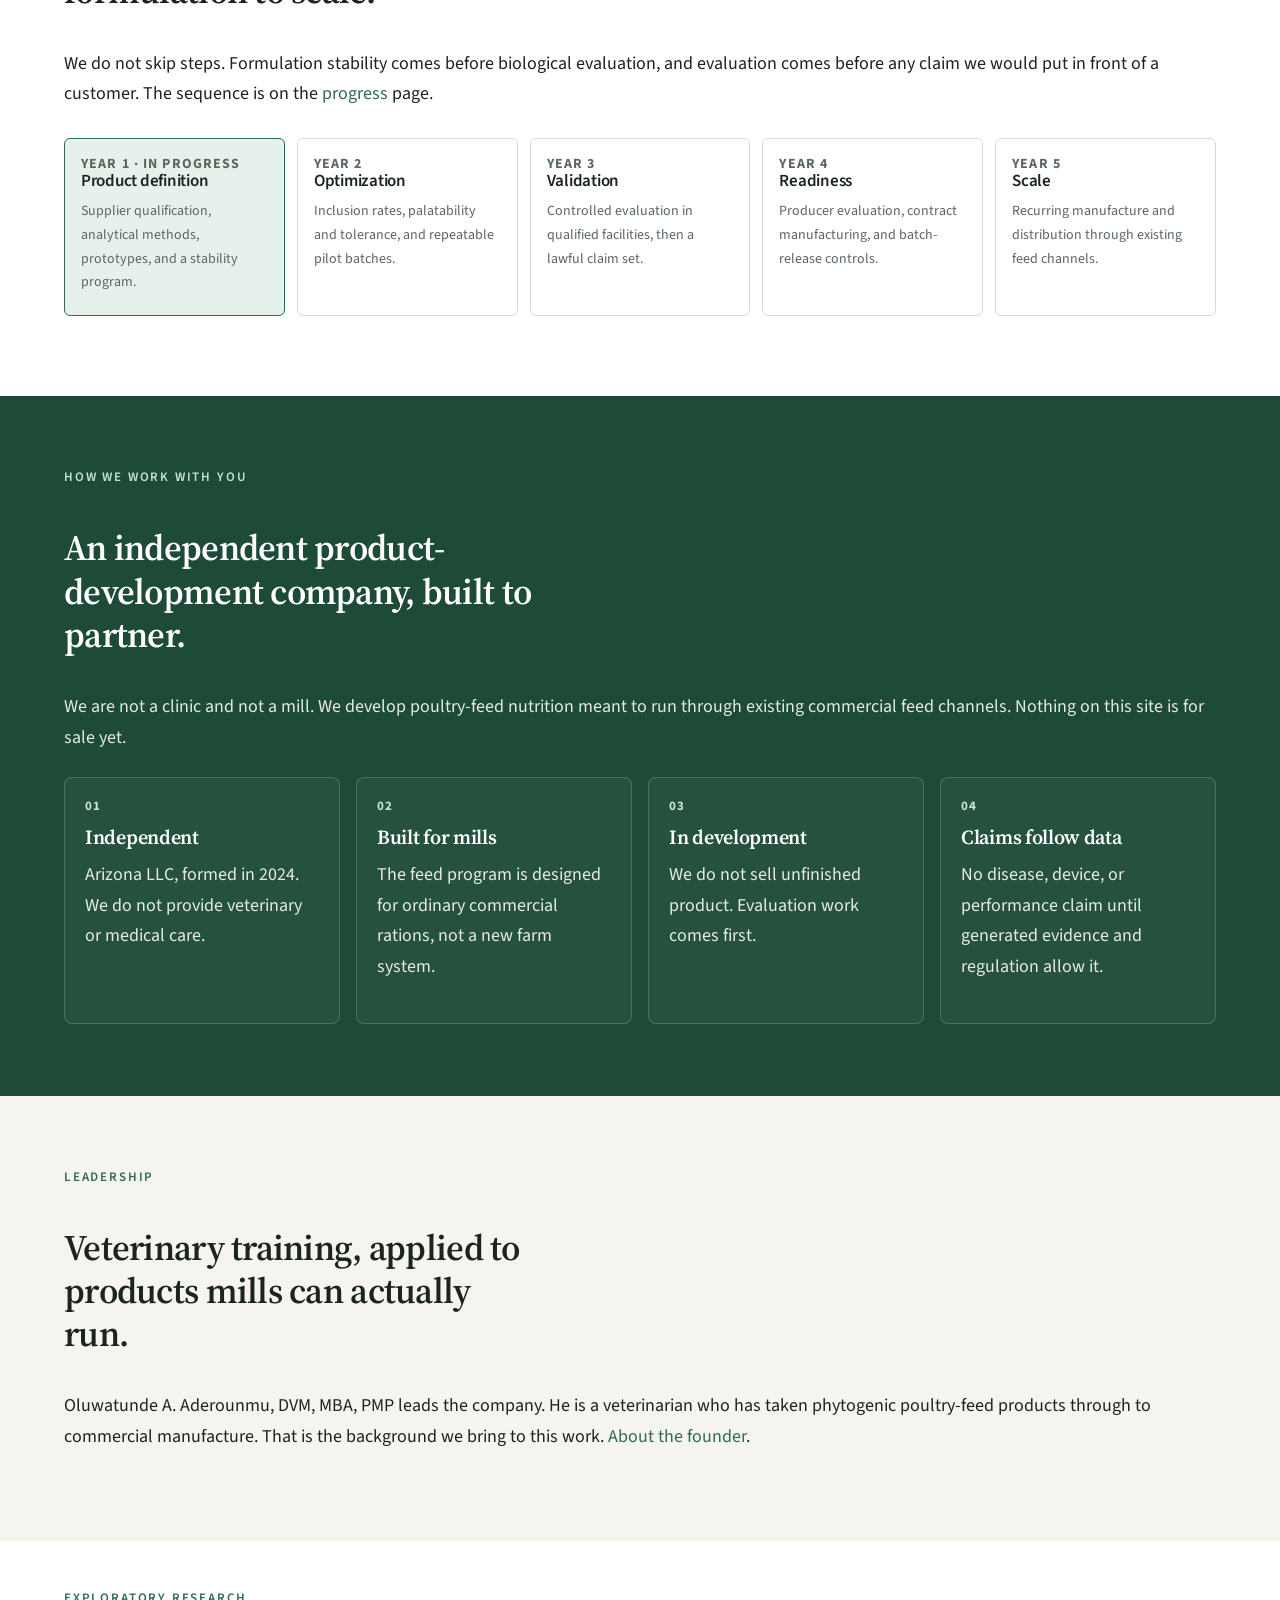
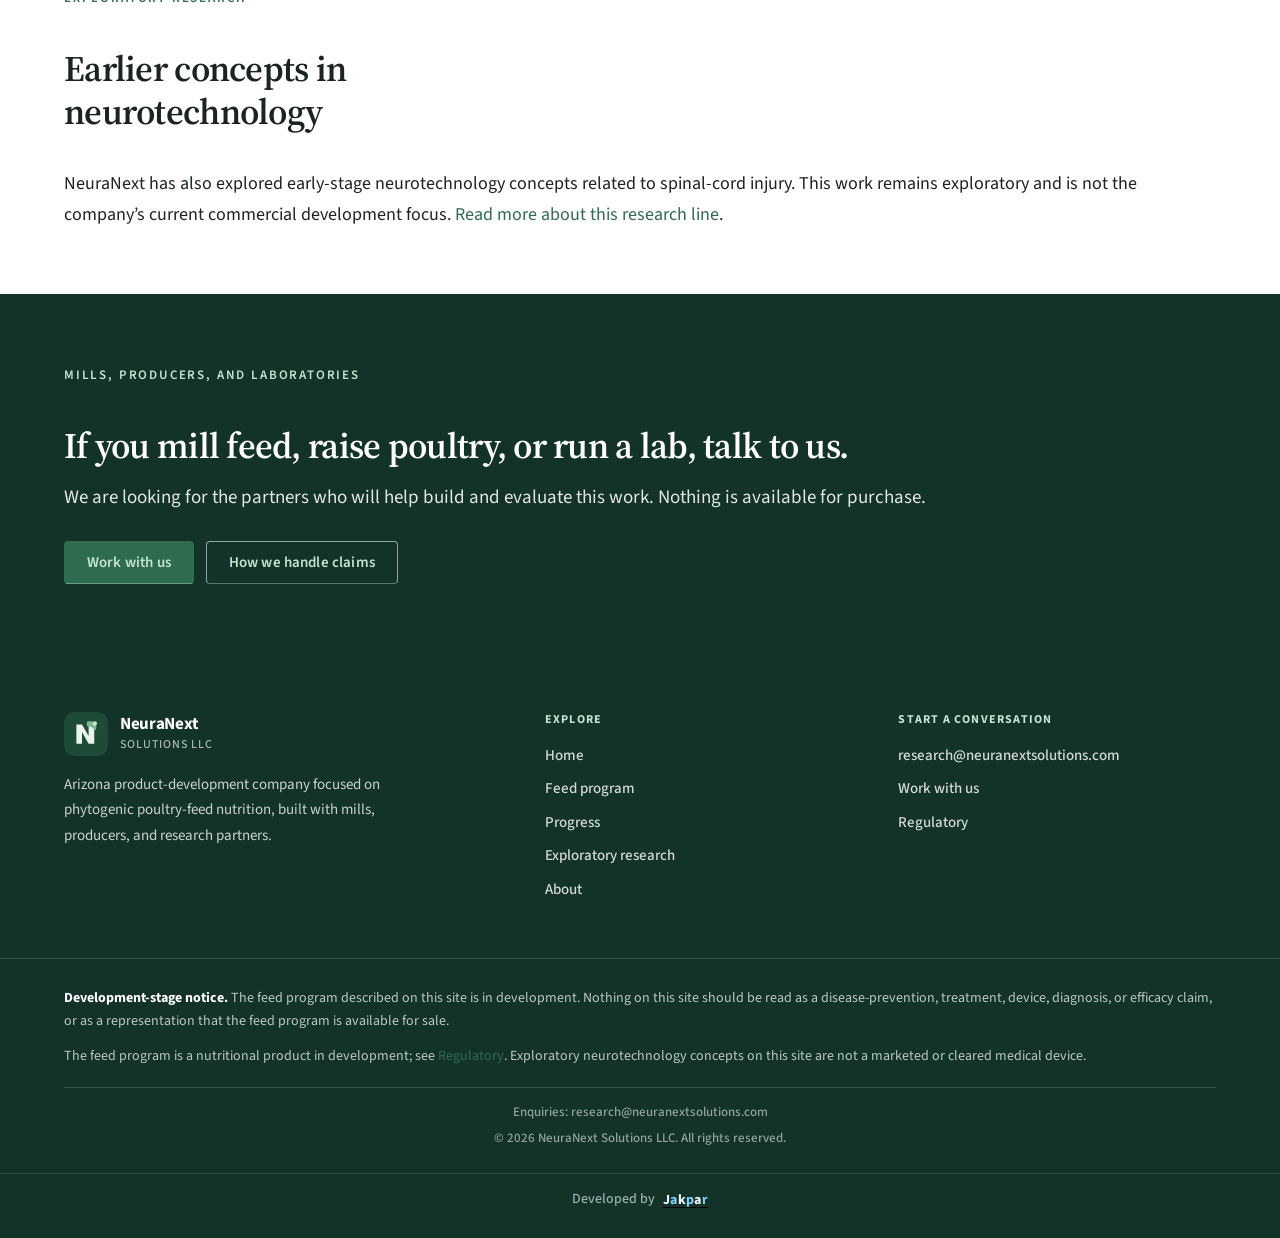
==== commit d3fb2158: "Reframe site around poultry feed as primary endeavor per strategy review - Make homepage overwhelmin" ====
--- a/index.html
+++ b/index.html
@@ -4,7 +4,7 @@
 <meta charset="utf-8">
 <meta name="viewport" content="width=device-width, initial-scale=1">
 <title>NeuraNext Solutions</title>
-<meta name="description" content="NeuraNext develops feed-delivered poultry nutrition and early-stage neurotechnology with mills, producers, and research partners.">
+<meta name="description" content="NeuraNext develops phytogenic poultry-feed nutrition for commercial production with mills, producers, and research partners.">
 <meta name="robots" content="index, follow">
 <link rel="stylesheet" href="assets/style.css">
 <link rel="icon" href="assets/logo.svg" type="image/svg+xml">
@@ -26,7 +26,6 @@
         <ul>
           <li><a href="index.html">Home</a></li>
           <li><a href="feed.html">Feed program</a></li>
-          <li><a href="neuro.html">Neurotechnology</a></li>
           <li><a href="about.html">About</a></li>
         </ul>
       </nav>
@@ -42,10 +41,9 @@
   <div class="page-width">
     <h1>NeuraNext Solutions</h1>
     <p class="lede">
-      We develop feed-delivered nutrition for commercial poultry and early-stage neurotechnology.
-      The work is to turn those programs into products mills, producers, and research partners
-      can use &mdash; from formulation through evaluation, without claims the evidence does not
-      yet support.
+      We develop phytogenic feed-delivered nutrition for commercial poultry &mdash; from formulation
+      through evaluation with mills, producers, and research partners, without claims the evidence
+      does not yet support.
     </p>
     <div class="button-row">
       <a class="button button-gold" href="feed.html">See the feed program</a>
@@ -102,40 +100,23 @@
 <section class="section section-sand">
   <div class="page-width">
     <div class="section-head">
-      <p class="eyebrow">Two programs</p>
-      <h2>Feed nutrition in active development. Neurotechnology at an earlier stage.</h2>
-    </div>
-    <div class="split">
-      <article class="split-card">
-        <p class="split-kicker">Active product development</p>
-        <h3>Feed program</h3>
-        <p>
-          A phytogenic poultry-feed additive designed for ordinary commercial rations. The research
-          objective is host-level nutritional support in flocks that operate under avian-influenza
-          pressure. We are in formulation now: suppliers, analytical methods, and stability. This
-          is the program we are building with mills, labs, and producers.
-        </p>
-        <div class="chip-row">
-          <span class="chip">Formulation</span>
-          <span class="chip">Progress</span>
-          <span class="chip">Regulatory</span>
-        </div>
-        <a class="button button-gold" href="feed.html">See the program</a>
-      </article>
-      <article class="split-card">
-        <p class="split-kicker">Early-stage research</p>
-        <h3>Neurotechnology</h3>
-        <p>
-          A second line of work on spinal-cord injury as a scientific and clinical problem. It is
-          not a marketed or cleared medical device, and we make no treatment claim. It is here
-          because NeuraNext is organized around two hard problems, not around a single product.
-        </p>
-        <div class="chip-row">
-          <span class="chip">Research line</span>
-          <span class="chip">Not a device</span>
-        </div>
-        <a class="button button-outline-ink" href="neuro.html">See this work</a>
-      </article>
+      <p class="eyebrow">Primary program</p>
+      <h2>Poultry nutrition and feed innovation</h2>
+    </div>
+    <p>
+      NeuraNext has explored multiple research areas, but the company&rsquo;s present proposed
+      endeavor and active commercial-development focus is poultry nutrition. We are building a
+      phytogenic poultry-feed additive for ordinary commercial rations &mdash; formulation,
+      analytical methods, stability, and partnerships with mills, labs, and producers.
+    </p>
+    <div class="chip-row">
+      <span class="chip">Formulation</span>
+      <span class="chip">Progress</span>
+      <span class="chip">Regulatory</span>
+    </div>
+    <div class="button-row">
+      <a class="button button-gold" href="feed.html">See the feed program</a>
+      <a class="button button-outline-ink" href="status.html">Development progress</a>
     </div>
   </div>
 </section>
@@ -188,9 +169,8 @@
       <h2>An independent product-development company, built to partner.</h2>
     </div>
     <p>
-      We are not a clinic and not a mill. We develop products that are meant to run through
-      existing feed channels, and we keep a second research line in neurotechnology. The two
-      programs do not share a regulatory pathway. Nothing on this site is for sale yet.
+      We are not a clinic and not a mill. We develop poultry-feed nutrition meant to run through
+      existing commercial feed channels. Nothing on this site is for sale yet.
     </p>
     <div class="feature-grid four">
       <article class="feature">
@@ -228,6 +208,20 @@
       taken phytogenic poultry-feed products through to commercial manufacture. That is the
       background we bring to this work.
       <a href="about.html">About the founder</a>.
+    </p>
+  </div>
+</section>
+
+<section class="section section-cream section-compact">
+  <div class="page-width">
+    <div class="section-head">
+      <p class="eyebrow">Exploratory research</p>
+      <h2>Earlier concepts in neurotechnology</h2>
+    </div>
+    <p>
+      NeuraNext has also explored early-stage neurotechnology concepts related to spinal-cord
+      injury. This work remains exploratory and is not the company&rsquo;s current commercial
+      development focus. <a href="neuro.html">Read more about this research line</a>.
     </p>
   </div>
 </section>
@@ -259,7 +253,7 @@
           <span class="brand-subtitle">Solutions LLC</span>
         </span>
       </a>
-      <p class="footer-blurb">Arizona product-development company. Poultry-feed nutrition and neurotechnology, built with mills, producers, and research partners.</p>
+      <p class="footer-blurb">Arizona product-development company focused on phytogenic poultry-feed nutrition, built with mills, producers, and research partners.</p>
     </div>
     <div>
       <h2>Explore</h2>
@@ -267,7 +261,7 @@
         <li><a href="index.html">Home</a></li>
         <li><a href="feed.html">Feed program</a></li>
         <li><a href="status.html">Progress</a></li>
-        <li><a href="neuro.html">Neurotechnology</a></li>
+        <li><a href="neuro.html">Exploratory research</a></li>
         <li><a href="about.html">About</a></li>
       </ul>
     </div>
@@ -282,14 +276,10 @@
   </div>
   <div class="footer-notice">
     <p>
-      <strong>Development-stage notice.</strong> Programs described on this site are in development.
-      Nothing on this site should be read as a disease-prevention, treatment, device, diagnosis, or
-      efficacy claim, or as a representation that either program is available for sale.
-    </p>
-    <p>
-      The feed program is a nutritional product in development; see
-      <a href="regulatory.html">Regulatory</a>. The neurotechnology line is not a marketed
-      or cleared medical device.
+      <strong>Development-stage notice.</strong> The feed program described on this site is in development. Nothing on this site should be read as a disease-prevention, treatment, device, diagnosis, or efficacy claim, or as a representation that the feed program is available for sale.
+    </p>
+    <p>
+      The feed program is a nutritional product in development; see <a href="regulatory.html">Regulatory</a>. Exploratory neurotechnology concepts on this site are not a marketed or cleared medical device.
     </p>
     <div class="foot-meta">
       <p>Enquiries: <span id="contact-email">research@neuranextsolutions.com</span></p>
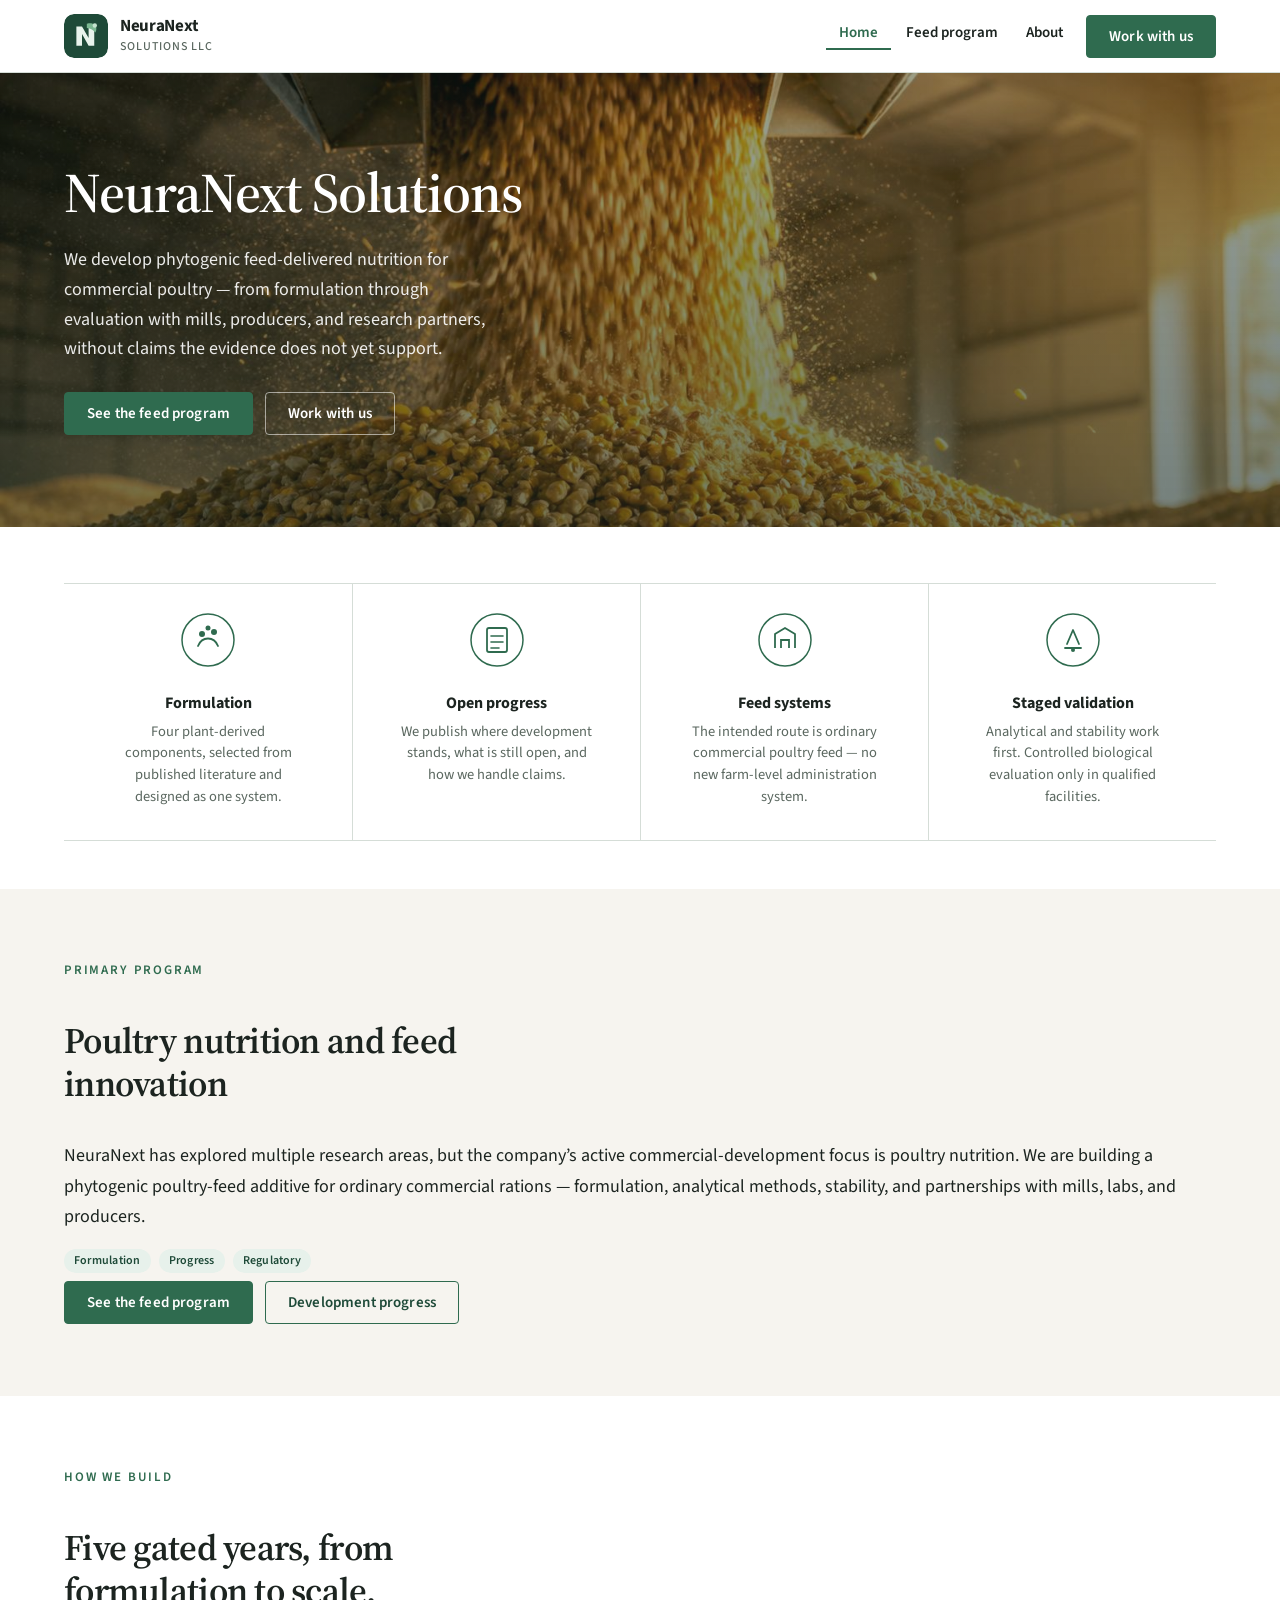
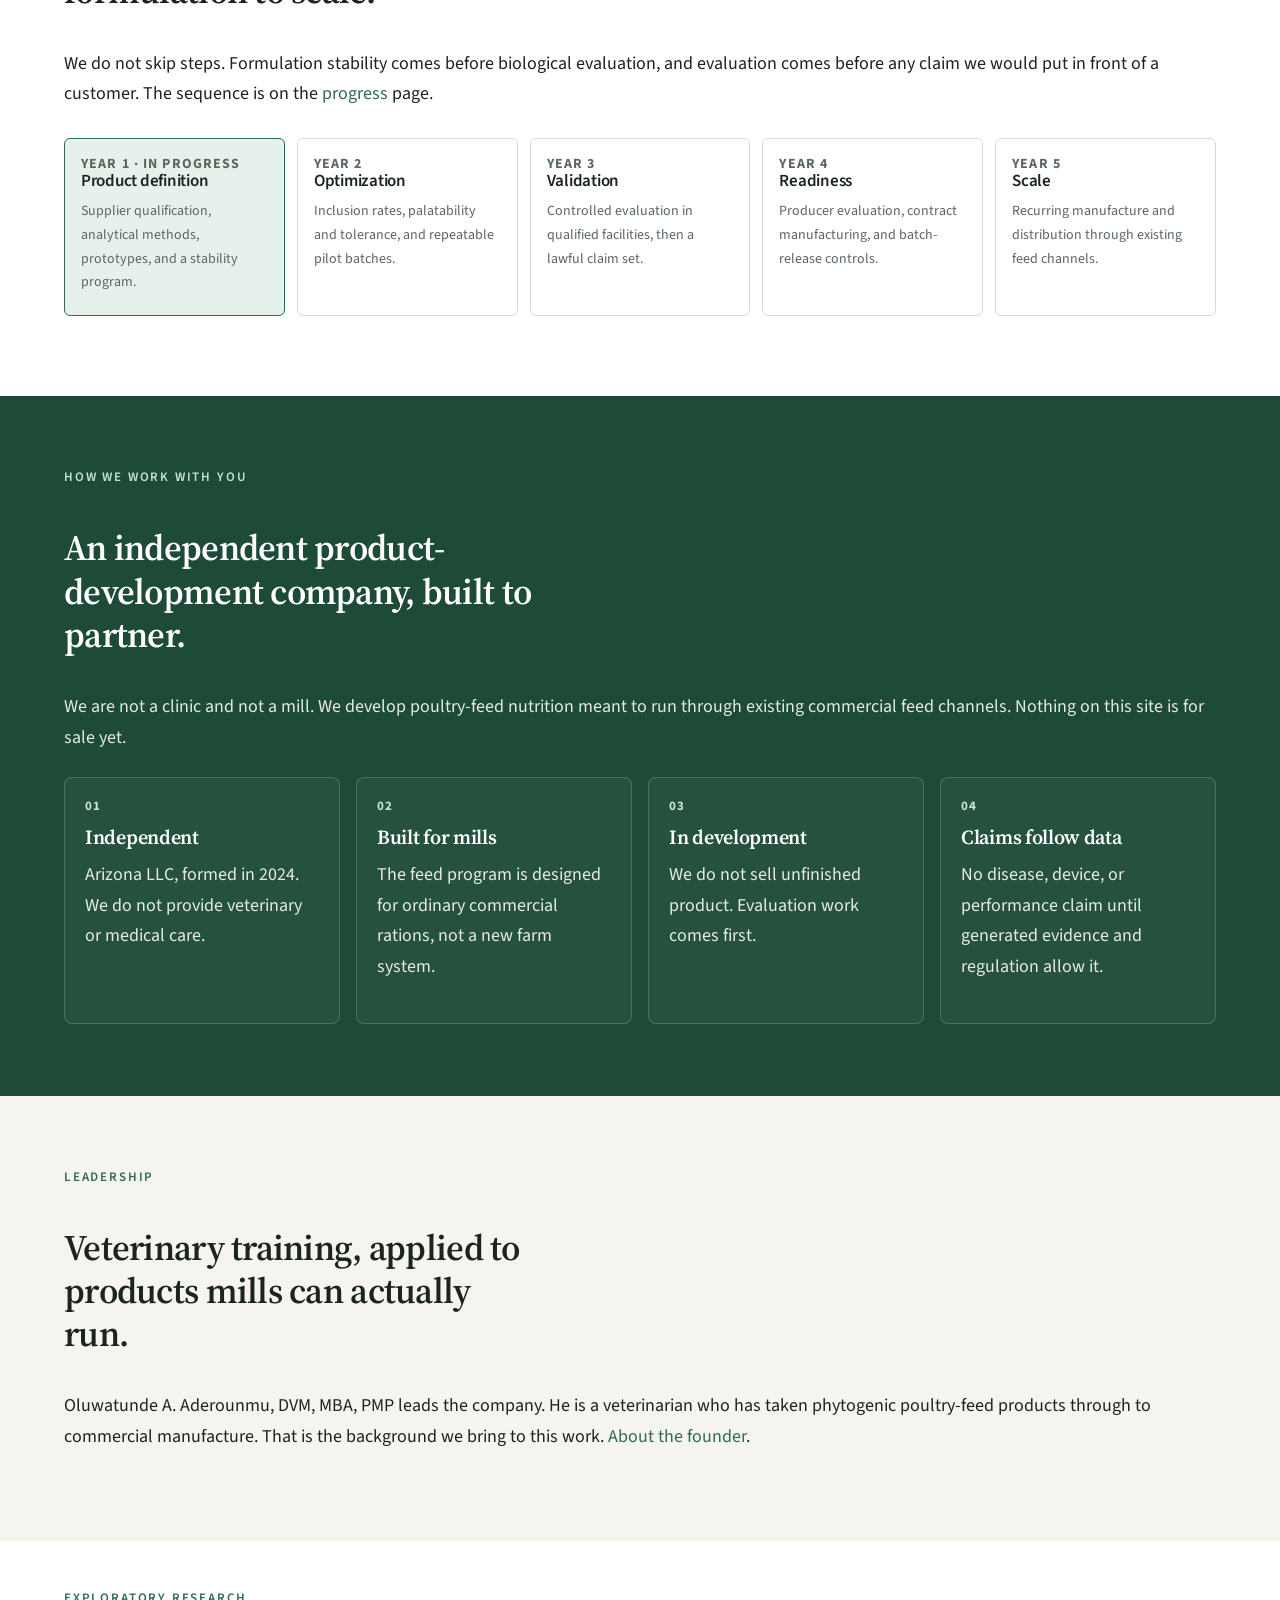
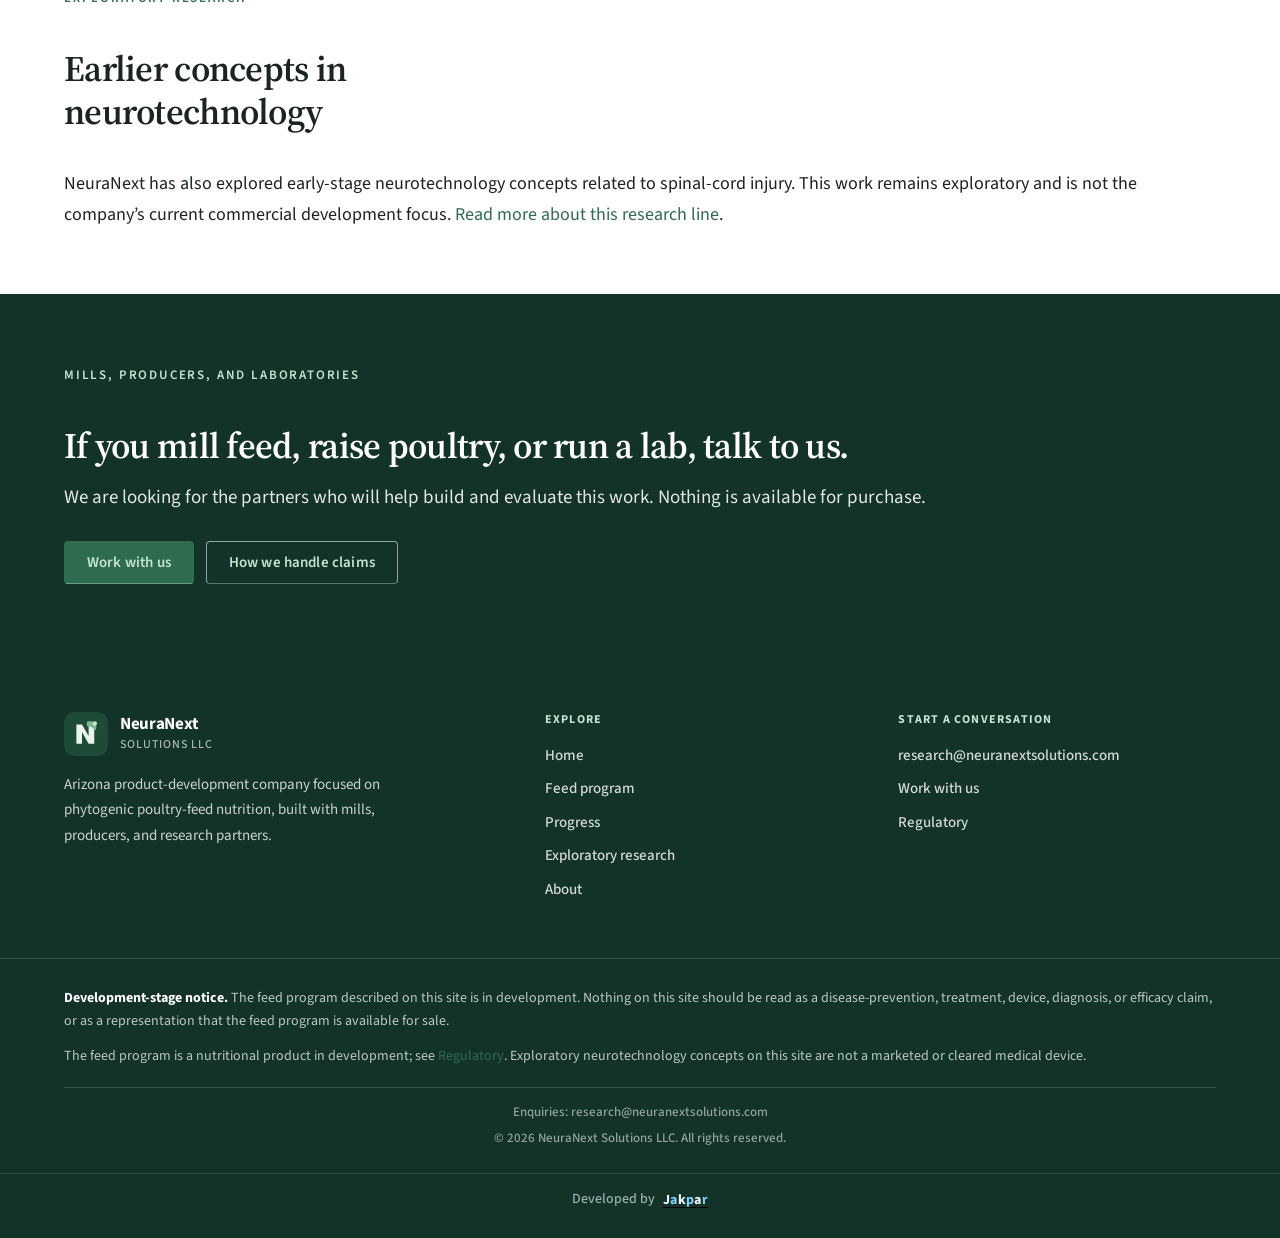
==== commit 8a311bdd: "Remove 'proposed endeavor' wording from public pages Replace immigration-oriented phrasing with natu" ====
--- a/index.html
+++ b/index.html
@@ -104,8 +104,8 @@
       <h2>Poultry nutrition and feed innovation</h2>
     </div>
     <p>
-      NeuraNext has explored multiple research areas, but the company&rsquo;s present proposed
-      endeavor and active commercial-development focus is poultry nutrition. We are building a
+      NeuraNext has explored multiple research areas, but the company&rsquo;s active
+      commercial-development focus is poultry nutrition. We are building a
       phytogenic poultry-feed additive for ordinary commercial rations &mdash; formulation,
       analytical methods, stability, and partnerships with mills, labs, and producers.
     </p>
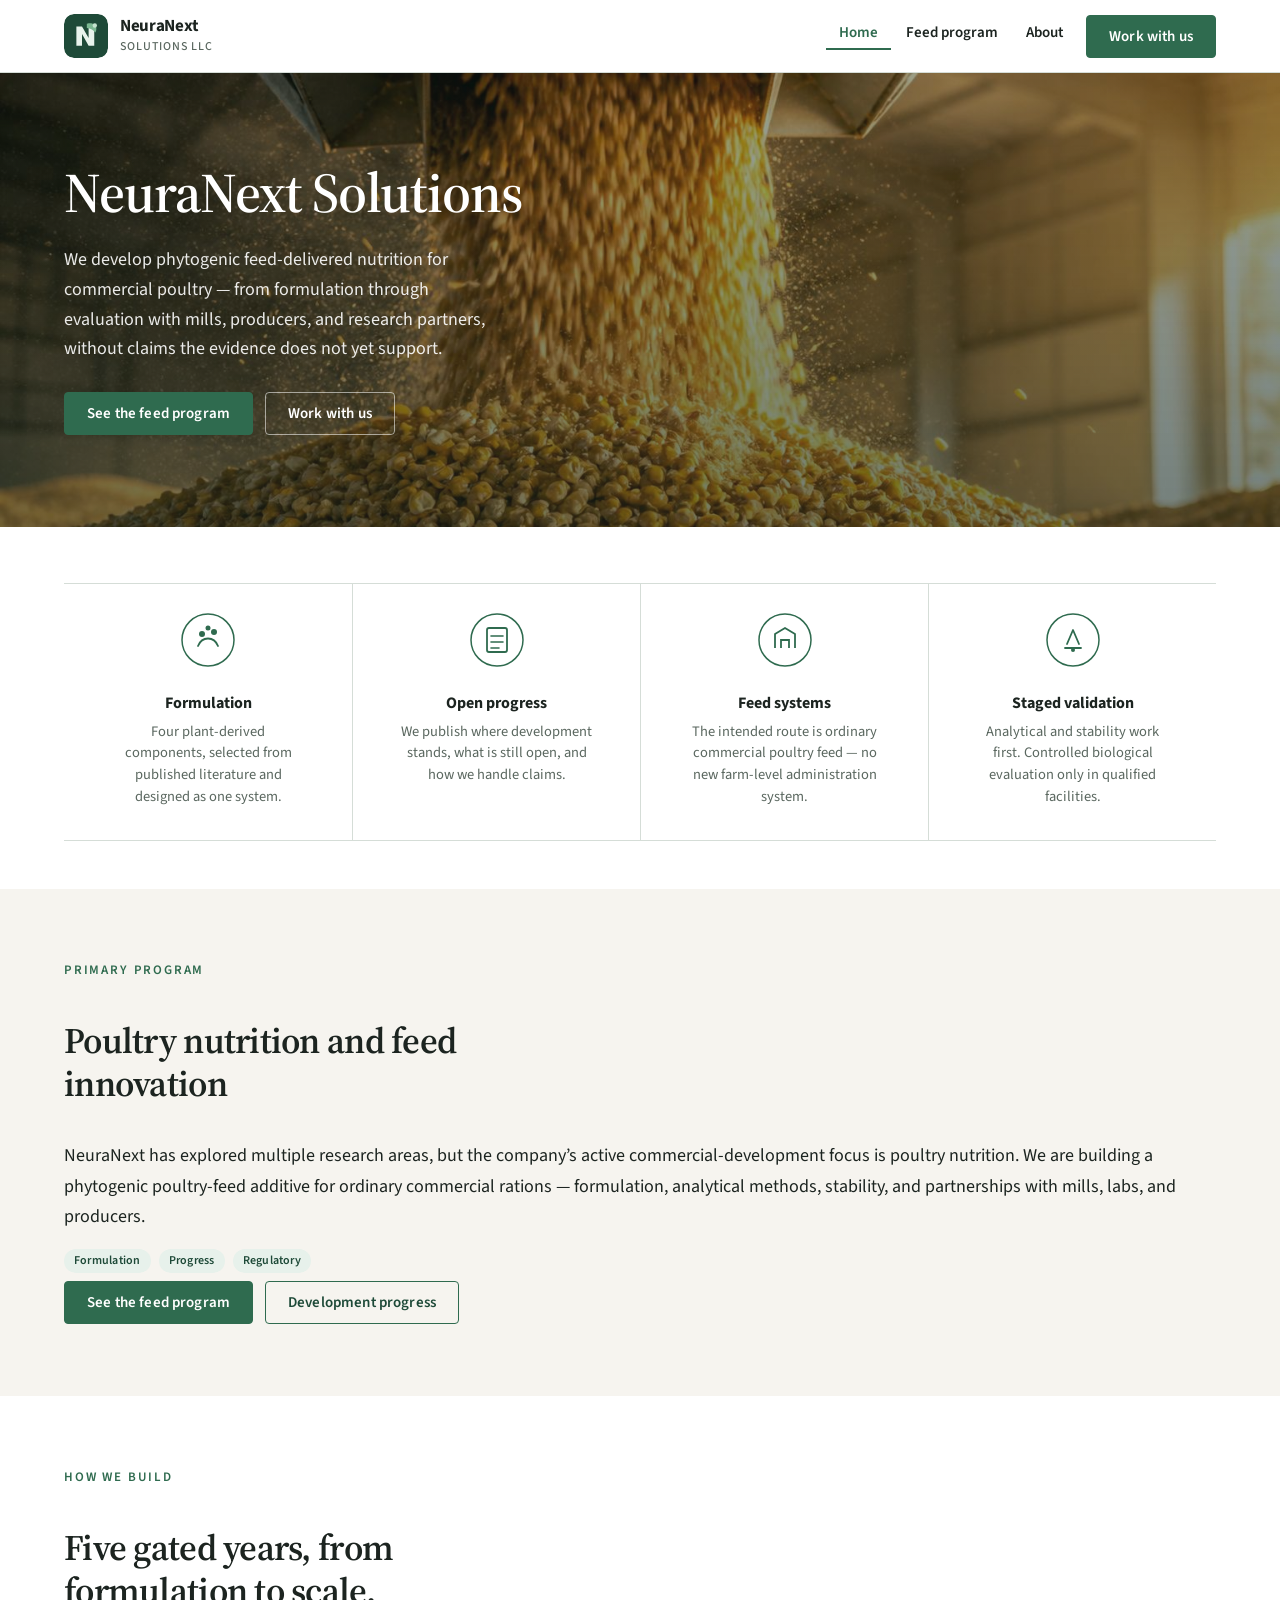
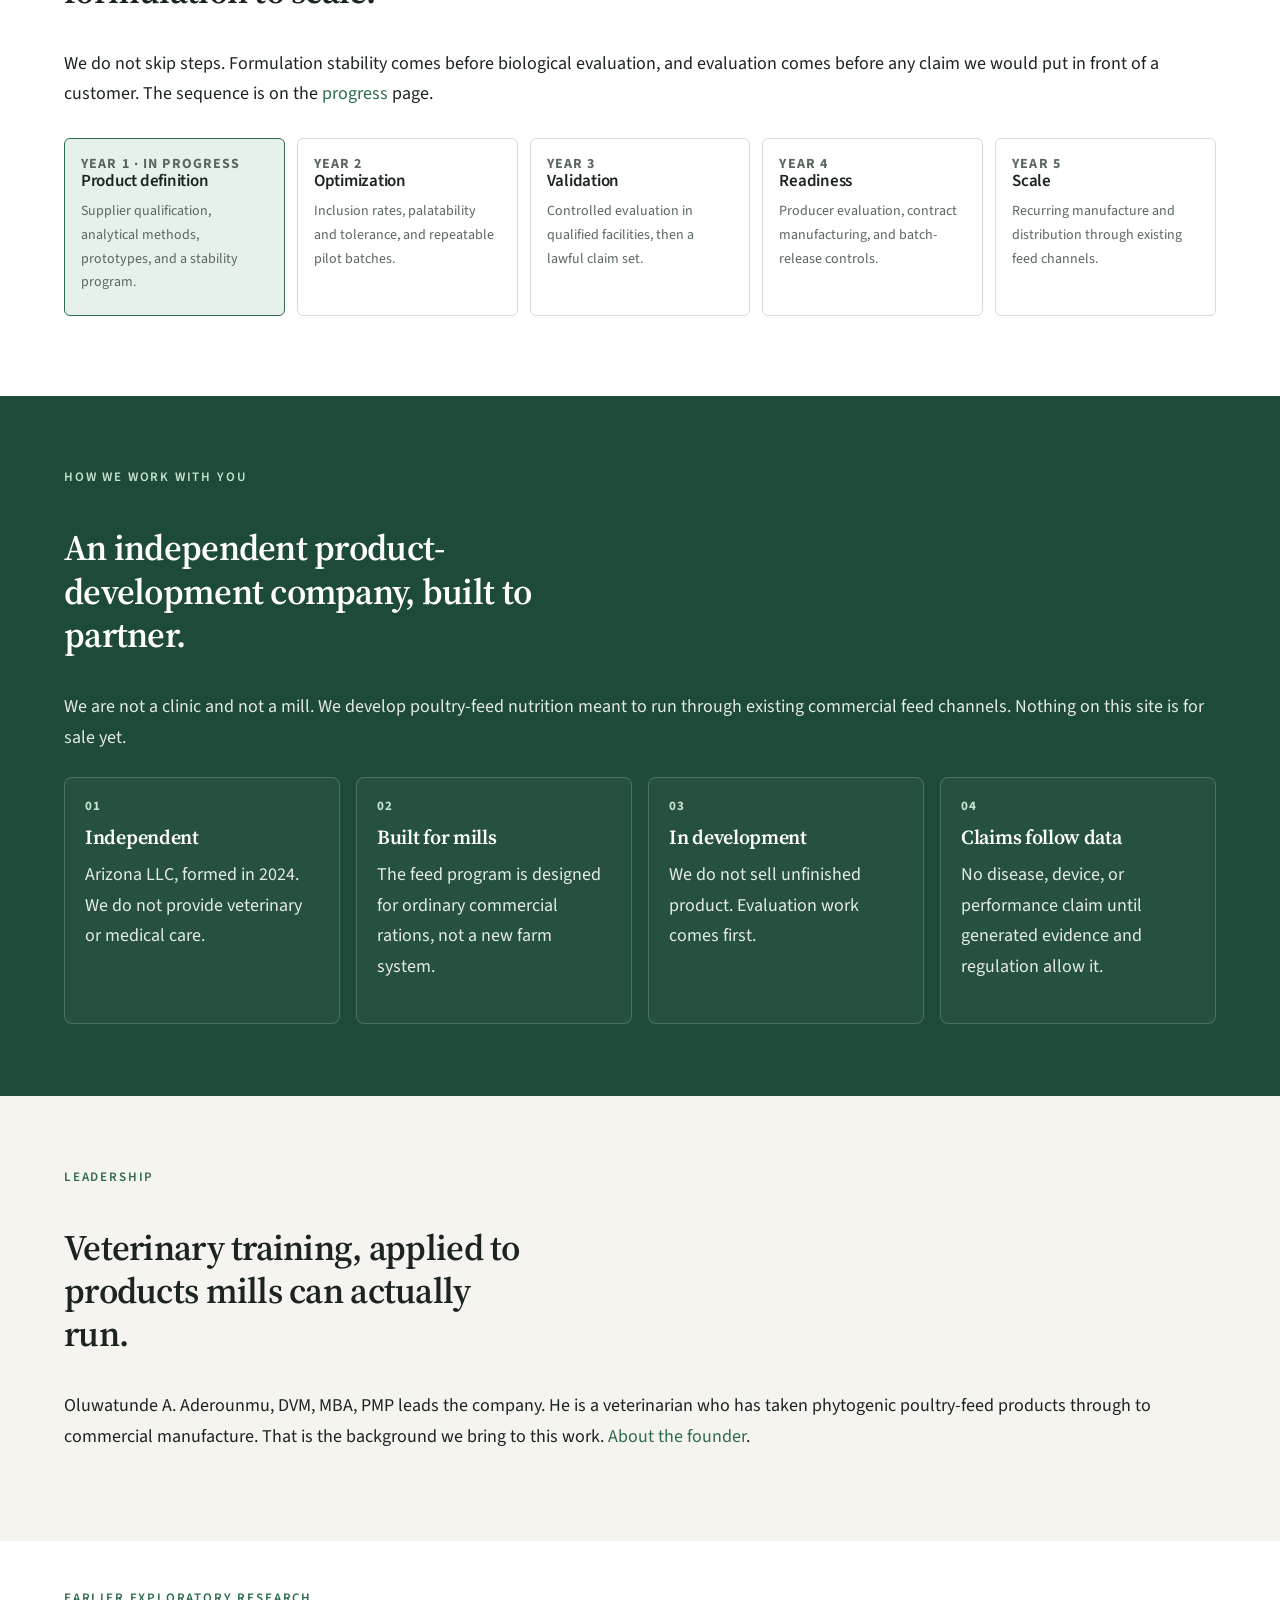
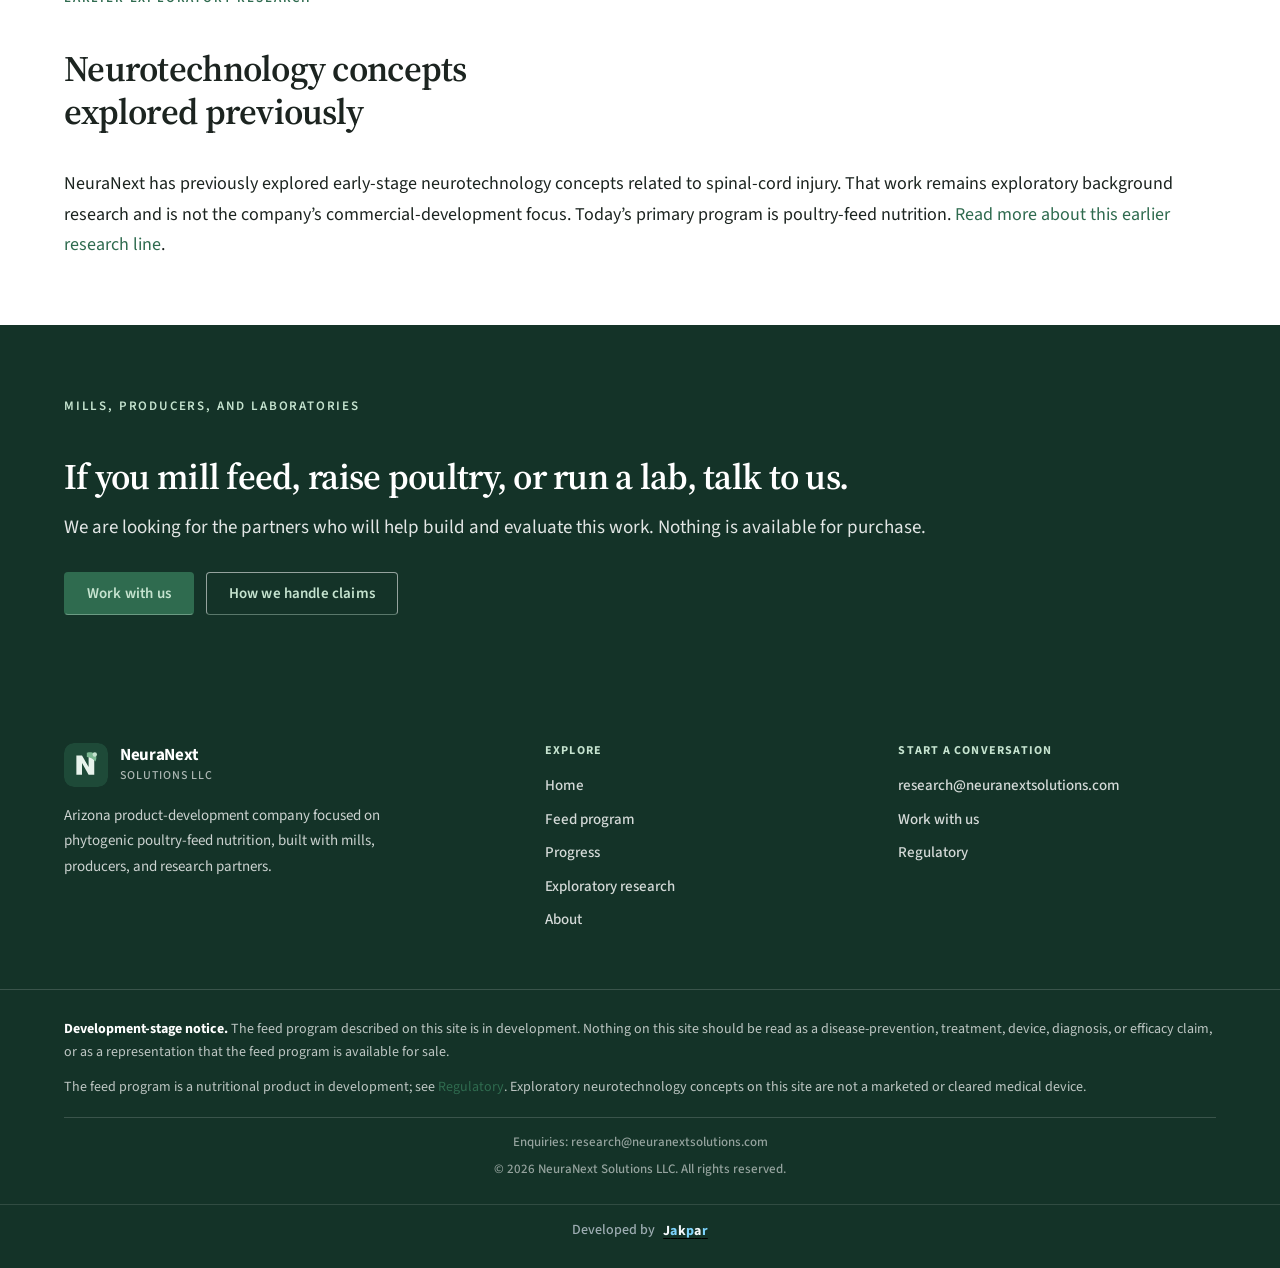
==== commit 4a1b350a: "Apply site-audit recommendations and remove Progress dates - Remove dates and REPLACE_DATE placehold" ====
--- a/index.html
+++ b/index.html
@@ -215,13 +215,14 @@
 <section class="section section-cream section-compact">
   <div class="page-width">
     <div class="section-head">
-      <p class="eyebrow">Exploratory research</p>
-      <h2>Earlier concepts in neurotechnology</h2>
-    </div>
-    <p>
-      NeuraNext has also explored early-stage neurotechnology concepts related to spinal-cord
-      injury. This work remains exploratory and is not the company&rsquo;s current commercial
-      development focus. <a href="neuro.html">Read more about this research line</a>.
+      <p class="eyebrow">Earlier exploratory research</p>
+      <h2>Neurotechnology concepts explored previously</h2>
+    </div>
+    <p>
+      NeuraNext has previously explored early-stage neurotechnology concepts related to spinal-cord
+      injury. That work remains exploratory background research and is not the company&rsquo;s
+      commercial-development focus. Today&rsquo;s primary program is poultry-feed nutrition.
+      <a href="neuro.html">Read more about this earlier research line</a>.
     </p>
   </div>
 </section>
--- a/assets/style.css
+++ b/assets/style.css
@@ -658,6 +658,22 @@
 ol.refs li { margin-bottom: 12px; color: var(--muted); }
 
 form.inquiry { max-width: 620px; margin: 24px 0; }
+.form-status {
+  margin: 0 0 18px;
+  padding: 14px 16px;
+  border-radius: 4px;
+  font-size: 16px;
+}
+.form-status--success {
+  background: var(--green-soft);
+  border: 1px solid var(--line);
+  color: var(--green-dark);
+}
+.form-status--error {
+  background: #fdf0f0;
+  border: 1px solid #e8b4b4;
+  color: #8b1e1e;
+}
 .field { margin-bottom: 18px; }
 .field label {
   display: block;
